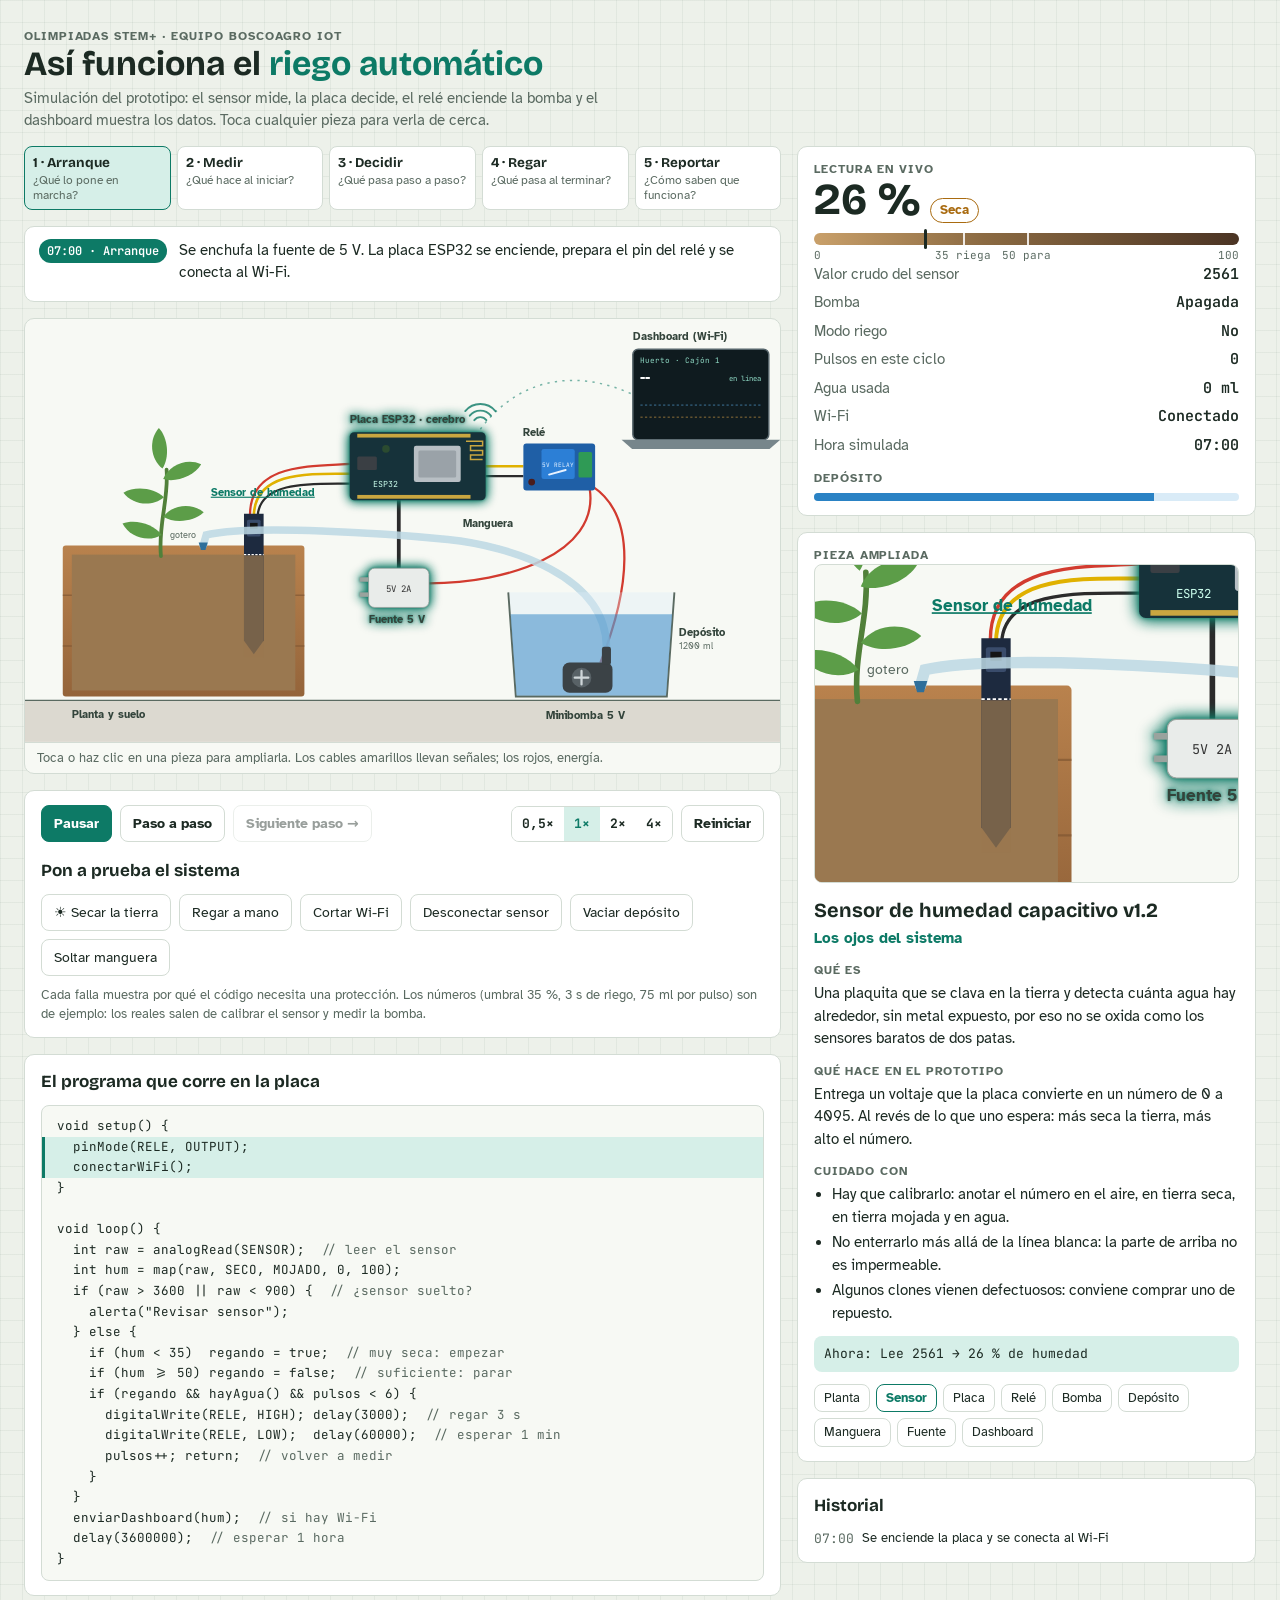
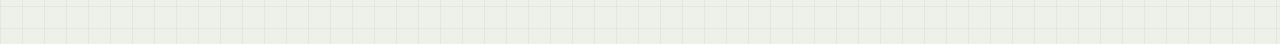
==== index.html @ 1690c2e3 "Initial Proyect" ====
<!doctype html>
<html lang="es">
<head>
  <meta charset="utf-8">
  <meta name="viewport" content="width=device-width, initial-scale=1, viewport-fit=cover">
  <title>Simulador BoscoAgro IoT</title>
  <meta name="description" content="Simulación animada e interactiva del prototipo de riego automático del equipo BoscoAgro IoT (Olimpiadas STEM+ Bolivia 2026).">
  <link rel="icon" href="data:image/svg+xml,%3Csvg xmlns='http://www.w3.org/2000/svg' viewBox='0 0 32 32'%3E%3Cpath d='M16 28V14' stroke='%233f9a4a' stroke-width='3'/%3E%3Cpath d='M16 16C8 16 5 10 5 5c7 0 11 4 11 11zM16 13c0-6 4-9 11-9 0 6-4 9-11 9z' fill='%233f9a4a'/%3E%3C/svg%3E">
  <link rel="preconnect" href="https://fonts.googleapis.com">
  <link rel="preconnect" href="https://fonts.gstatic.com" crossorigin>
  <link rel="stylesheet" href="https://fonts.googleapis.com/css2?family=Bricolage+Grotesque:opsz,wght@12..96,500;12..96,700&family=Atkinson+Hyperlegible:wght@400;700&family=JetBrains+Mono:wght@400;600&display=swap">
  <link rel="stylesheet" href="css/estilos.css">
</head>
<body>
<div class="wrap">
  <header>
    <div>
      <div class="eyebrow">Olimpiadas STEM+ · Equipo BoscoAgro IoT</div>
      <h1>Así funciona el <span>riego automático</span></h1>
      <p class="sub">Simulación del prototipo: el sensor mide, la placa decide, el relé enciende la bomba y el dashboard muestra los datos. Toca cualquier pieza para verla de cerca.</p>
    </div>
  </header>

  <div class="grid">
    <div class="col">
      <div class="steps" id="steps">
        <div class="step" data-s="1"><b>1 · Arranque</b><small>¿Qué lo pone en marcha?</small></div>
        <div class="step" data-s="2"><b>2 · Medir</b><small>¿Qué hace al iniciar?</small></div>
        <div class="step" data-s="3"><b>3 · Decidir</b><small>¿Qué pasa paso a paso?</small></div>
        <div class="step" data-s="4"><b>4 · Regar</b><small>¿Qué pasa al terminar?</small></div>
        <div class="step" data-s="5"><b>5 · Reportar</b><small>¿Cómo saben que funciona?</small></div>
      </div>

      <div class="narr" id="narr" aria-live="polite">
        <span class="chip" id="narrChip">07:00</span>
        <p id="narrText">Se enchufa la fuente de 5 V. La placa ESP32 se enciende, prepara el pin del relé y se conecta al Wi-Fi.</p>
      </div>

      <div class="scene-box">
        <svg id="scene" viewBox="0 0 1000 560" role="img" aria-label="Esquema animado del sistema de riego">
          <defs>
            <clipPath id="tankClip"><path d="M641 364 L651 499 L849 499 L859 364 Z"/></clipPath>
            <linearGradient id="wood" x1="0" x2="0" y1="0" y2="1"><stop offset="0" stop-color="#b9824d"/><stop offset="1" stop-color="#94643a"/></linearGradient>
          </defs>
          <g id="art">
            <!-- mesa -->
            <rect x="0" y="505" width="1000" height="55" fill="#8a7a66" opacity=".25"/>
            <line x1="0" y1="505" x2="1000" y2="505" stroke="var(--muted)" stroke-width="1.5"/>
            <ellipse id="puddle" cx="600" cy="507" rx="0" ry="5" fill="var(--water)" opacity=".45"/>

            <!-- cables (detrás) -->
            <path id="w-data" d="M303 262 C 303 200, 380 205, 430 205" fill="none" stroke="#e0b100" stroke-width="3.5"/>
            <path d="M298 262 C 296 190, 380 195, 430 192" fill="none" stroke="#d23b2f" stroke-width="3"/>
            <path d="M308 262 C 310 214, 380 218, 430 218" fill="none" stroke="var(--wire-gnd)" stroke-width="3"/>
            <path id="w-ctrl" d="M610 195 L 660 195" fill="none" stroke="#e0b100" stroke-width="3.5"/>
            <path d="M610 208 L 660 208" fill="none" stroke="var(--wire-gnd)" stroke-width="3"/>
            <path d="M495 330 L495 240" fill="none" stroke="var(--wire-gnd)" stroke-width="5"/>
            <path id="w-pow" d="M535 350 C 640 350, 760 310, 748 226" fill="none" stroke="#d23b2f" stroke-width="3"/>
            <path id="w-pump" d="M752 222 C 812 262, 800 360, 762 455" fill="none" stroke="#d23b2f" stroke-width="3"/>
            <path id="w-net" d="M603 146 C 660 70, 740 70, 805 100" fill="none" stroke="var(--accent)" stroke-width="2" stroke-dasharray="3 7" opacity=".55"/>

            <!-- PLANTA Y SUELO -->
            <g class="comp" id="c-planta" data-id="planta" tabindex="0" role="button" aria-label="Planta y suelo">
              <rect x="50" y="300" width="320" height="200" rx="4" fill="url(#wood)"/>
              <g stroke="#7a5230" stroke-width="2" opacity=".6"><line x1="50" y1="366" x2="370" y2="366"/><line x1="50" y1="433" x2="370" y2="433"/></g>
              <rect id="soil" x="62" y="312" width="296" height="180" fill="#8b6a42"/>
              <ellipse id="wet" cx="236" cy="320" rx="46" ry="9" fill="#2a1a10" opacity="0"/>
              <path id="stem" d="M180 314 C 176 272, 188 240, 182 196" fill="none" stroke="#3d7d3a" stroke-width="5" stroke-linecap="round"/>
              <g id="leaves"></g>
              <text class="label" x="62" y="528">Planta y suelo</text>
            </g>

            <!-- SENSOR -->
            <g class="comp" id="c-sensor" data-id="sensor" tabindex="0" role="button" aria-label="Sensor de humedad">
              <path d="M290 258 h26 v168 l-13 18 l-13 -18 Z" fill="#1d2a3f"/>
              <rect x="294" y="266" width="18" height="22" rx="2" fill="#3a4c6b"/>
              <rect x="298" y="270" width="10" height="8" fill="#151515"/>
              <line x1="290" y1="312" x2="316" y2="312" stroke="#fff" stroke-width="1.5" stroke-dasharray="3 2"/>
              <rect x="290" y="313" width="26" height="135" fill="#8b6a42" opacity=".72" id="sensorCover"/>
              <text class="label" x="246" y="234">Sensor de humedad</text>
            </g>

            <!-- PLACA ESP32 -->
            <g class="comp" id="c-placa" data-id="placa" tabindex="0" role="button" aria-label="Placa ESP32">
              <rect x="430" y="150" width="180" height="90" rx="6" fill="#16323a"/>
              <g fill="#c9a640">
                <rect x="440" y="152" width="150" height="5"/><rect x="440" y="233" width="150" height="5"/>
              </g>
              <rect x="515" y="168" width="62" height="48" rx="3" fill="#b8bfc4"/>
              <rect x="521" y="174" width="50" height="36" rx="2" fill="#9aa2a8"/>
              <path d="M584 162 h22 v6 h-16 v6 h16 v6 h-16 v6 h16" fill="none" stroke="#c9a640" stroke-width="2"/>
              <rect x="440" y="182" width="26" height="18" rx="2" fill="#3a3f44"/>
              <circle id="led-board" cx="478" cy="172" r="5" fill="#2b4b30"/>
              <text x="478" y="222" font-family="JetBrains Mono, monospace" font-size="11" fill="#cfe" text-anchor="middle">ESP32</text>
              <text class="label" x="430" y="138">Placa ESP32 · cerebro</text>
            </g>

            <!-- WIFI -->
            <g id="wifi" transform="translate(603 140)">
              <g id="wifi-waves" fill="none" stroke="var(--accent)" stroke-width="2.5" stroke-linecap="round">
                <path d="M-8 -6 A 10 10 0 0 1 8 -6"/><path d="M-14 -12 A 18 18 0 0 1 14 -12"/><path d="M-20 -18 A 26 26 0 0 1 20 -18"/>
              </g>
              <g id="wifi-x" stroke="var(--alert)" stroke-width="3.5" stroke-linecap="round" opacity="0"><line x1="-12" y1="-24" x2="12" y2="0"/><line x1="12" y1="-24" x2="-12" y2="0"/></g>
            </g>

            <!-- RELÉ -->
            <g class="comp" id="c-rele" data-id="rele" tabindex="0" role="button" aria-label="Módulo relé">
              <rect x="660" y="165" width="95" height="62" rx="4" fill="#1f5fa6"/>
              <rect x="684" y="172" width="44" height="40" rx="3" fill="#2c7fd6"/>
              <text x="706" y="196" font-family="JetBrains Mono, monospace" font-size="8" fill="#e8f2ff" text-anchor="middle">5V RELAY</text>
              <line id="rele-lever" x1="694" y1="206" x2="716" y2="200" stroke="#e8f2ff" stroke-width="2.5" stroke-linecap="round"/>
              <rect x="733" y="176" width="18" height="34" rx="2" fill="#2f9a55"/>
              <circle id="led-rele" cx="671" cy="216" r="4.5" fill="#4a1d1d"/>
              <text class="label" x="660" y="155">Relé</text>
            </g>

            <!-- FUENTE -->
            <g class="comp" id="c-fuente" data-id="fuente" tabindex="0" role="button" aria-label="Fuente de 5 voltios">
              <rect x="455" y="330" width="80" height="52" rx="8" fill="#e9ecea" stroke="#9aa39e"/>
              <rect x="443" y="342" width="12" height="6" fill="#9aa39e"/><rect x="443" y="362" width="12" height="6" fill="#9aa39e"/>
              <text x="495" y="361" font-family="JetBrains Mono, monospace" font-size="12" fill="#333" text-anchor="middle">5V 2A</text>
              <text class="label" x="455" y="402">Fuente 5 V</text>
            </g>

            <!-- MANGUERA Y GOTERO -->
            <g class="comp" id="c-manguera" data-id="manguera" tabindex="0" role="button" aria-label="Manguera y gotero">
              <path id="hose" d="M770 437 C 772 340, 640 300, 560 292 S 300 272, 240 286 L 236 300" fill="none" stroke="#bcd9e4" stroke-width="10" stroke-linecap="round" opacity=".85"/>
              <path id="hose-flow" d="M770 437 C 772 340, 640 300, 560 292 S 300 272, 240 286 L 236 300" fill="none" stroke="var(--water)" stroke-width="4" stroke-dasharray="10 14" stroke-linecap="round" opacity="0"/>
              <path d="M230 296 h12 l-3 10 h-6 Z" fill="#2f6f9a"/>
              <circle id="drop1" cx="236" cy="306" r="3.2" fill="var(--water)" opacity="0"/>
              <circle id="drop2" cx="236" cy="306" r="3.2" fill="var(--water)" opacity="0"/>
              <circle id="leak1" cx="600" cy="292" r="3.2" fill="var(--water)" opacity="0"/>
              <circle id="leak2" cx="600" cy="292" r="3.2" fill="var(--water)" opacity="0"/>
              <text class="label" x="580" y="275">Manguera</text>
              <text class="label-s" x="226" y="290" text-anchor="end" id="goteroLbl">gotero</text>
            </g>

            <!-- DEPÓSITO -->
            <g class="comp" id="c-deposito" data-id="deposito" tabindex="0" role="button" aria-label="Depósito de agua">
              <path d="M640 362 L650 500 L850 500 L860 362" fill="var(--water-soft)" fill-opacity=".35" stroke="var(--muted)" stroke-width="2.5"/>
              <g clip-path="url(#tankClip)">
                <rect id="water" x="636" y="400" width="230" height="110" fill="var(--water)" opacity=".5"/>
              </g>
              <text class="label" x="866" y="420">Depósito</text>
              <text class="label-s" x="866" y="437" id="tankLbl">1200 ml</text>
            </g>

            <!-- BOMBA -->
            <g class="comp" id="c-bomba" data-id="bomba" tabindex="0" role="button" aria-label="Minibomba sumergible">
              <rect x="712" y="455" width="66" height="40" rx="9" fill="#3b4246"/>
              <rect x="764" y="434" width="12" height="24" rx="3" fill="#3b4246"/>
              <g id="impeller" transform="translate(737 475)">
                <circle r="13" fill="#596267"/>
                <g stroke="#cfd6d9" stroke-width="3" stroke-linecap="round"><line x1="-9" y1="0" x2="9" y2="0"/><line x1="0" y1="-9" x2="0" y2="9"/></g>
              </g>
              <text class="label" x="690" y="530">Minibomba 5 V</text>
            </g>

            <!-- DASHBOARD -->
            <g class="comp" id="c-dashboard" data-id="dashboard" tabindex="0" role="button" aria-label="Dashboard">
              <rect x="805" y="40" width="180" height="120" rx="7" fill="#0f1b1f" stroke="#55646a" stroke-width="2"/>
              <path d="M790 160 L1000 160 L986 172 L804 172 Z" fill="#77868b"/>
              <text x="815" y="58" font-family="JetBrains Mono, monospace" font-size="10" fill="#8fd9c4">Huerto · Cajón 1</text>
              <text id="dash-val" x="815" y="84" font-family="Bricolage Grotesque, sans-serif" font-weight="700" font-size="20" fill="#ffffff">--</text>
              <text id="dash-status" x="975" y="82" font-family="JetBrains Mono, monospace" font-size="9.5" fill="#8fd9c4" text-anchor="end">en línea</text>
              <line x1="815" y1="130" x2="975" y2="130" stroke="#e2a64a" stroke-width="1" stroke-dasharray="3 3" opacity=".8"/>
              <line x1="815" y1="114" x2="975" y2="114" stroke="#5eaeea" stroke-width="1" stroke-dasharray="3 3" opacity=".8"/>
              <polyline id="dash-line" points="" fill="none" stroke="#5fd0b0" stroke-width="2"/>
              <circle id="dash-dot" r="3" fill="#5fd0b0" cx="-10" cy="-10"/>
              <text class="label" x="805" y="28">Dashboard (Wi-Fi)</text>
            </g>

            <!-- señal en movimiento -->
            <circle id="dot" r="6" fill="var(--accent)" stroke="var(--surface)" stroke-width="2" opacity="0"/>
          </g>
        </svg>
        <div class="hint">Toca o haz clic en una pieza para ampliarla. Los cables amarillos llevan señales; los rojos, energía.</div>
      </div>

      <div class="panel">
        <div class="controls">
          <button class="primary" id="btnPlay">Pausar</button>
          <button id="btnStep" class="toggle-on" aria-pressed="false" title="Se detiene en cada etapa">Paso a paso</button>
          <button id="btnNext" disabled>Siguiente paso →</button>
          <span class="sep"></span>
          <div class="seg" role="group" aria-label="Velocidad">
            <button data-sp="0.5">0,5×</button><button data-sp="1" class="on">1×</button><button data-sp="2">2×</button><button data-sp="4">4×</button>
          </div>
          <button id="btnReset">Reiniciar</button>
        </div>
        <h2 style="margin-top:16px">Pon a prueba el sistema</h2>
        <div class="tests">
          <button id="tDry">☀ Secar la tierra</button>
          <button id="tHand">Regar a mano</button>
          <button id="tWifi" aria-pressed="false">Cortar Wi-Fi</button>
          <button id="tSensor" aria-pressed="false">Desconectar sensor</button>
          <button id="tTank" aria-pressed="false">Vaciar depósito</button>
          <button id="tHose" aria-pressed="false">Soltar manguera</button>
        </div>
        <p class="note">Cada falla muestra por qué el código necesita una protección. Los números (umbral 35 %, 3 s de riego, 75 ml por pulso) son de ejemplo: los reales salen de calibrar el sensor y medir la bomba.</p>
      </div>

      <div class="panel">
        <h2>El programa que corre en la placa</h2>
        <pre class="code" id="code" aria-label="Código del programa"></pre>
      </div>
    </div>

    <div class="col">
      <div class="panel">
        <div class="eyebrow">Lectura en vivo</div>
        <div class="big"><span class="v" id="rHum">26 %</span><span class="pill" id="rState">Seca</span></div>
        <div class="meter" aria-hidden="true">
          <span class="mark" style="left:35%"></span><span class="mark" style="left:50%"></span>
          <span class="needle" id="needle" style="left:26%"></span>
          <span class="tick" style="left:0%;transform:none">0</span>
          <span class="tick" style="left:35%">35 riega</span>
          <span class="tick" style="left:50%">50 para</span>
          <span class="tick" style="left:100%;transform:translateX(-100%)">100</span>
        </div>
        <dl class="kv">
          <dt>Valor crudo del sensor</dt><dd id="rRaw">2558</dd>
          <dt>Bomba</dt><dd id="rPump">Apagada</dd>
          <dt>Modo riego</dt><dd id="rMode">No</dd>
          <dt>Pulsos en este ciclo</dt><dd id="rPulses">0</dd>
          <dt>Agua usada</dt><dd id="rUsed">0 ml</dd>
          <dt>Wi-Fi</dt><dd id="rWifi">Conectado</dd>
          <dt>Hora simulada</dt><dd id="rClock">07:00</dd>
        </dl>
        <div style="margin-top:10px"><span class="eyebrow">Depósito</span><div class="tank"><i id="rTank" style="width:80%"></i></div></div>
      </div>

      <div class="panel detail" id="detail">
        <div class="eyebrow">Pieza ampliada</div>
        <svg class="zoom" id="zoom" viewBox="0 0 400 300" aria-hidden="true"><use href="#art"/></svg>
        <h3 id="dName">Sensor de humedad capacitivo</h3>
        <p class="role" id="dRole"></p>
        <h4>Qué es</h4><p id="dWhat"></p>
        <h4>Qué hace en el prototipo</h4><p id="dDoes"></p>
        <h4>Cuidado con</h4><ul id="dCare"></ul>
        <div class="live" id="dLive"></div>
        <div class="pick" id="pick"></div>
      </div>

      <div class="panel">
        <h2>Historial</h2>
        <ul class="log" id="log"></ul>
      </div>
    </div>
  </div>
</div>

<script src="js/simulador.js"></script>
</body>
</html>
---- css/estilos.css ----
/* Layout: cuaderno de laboratorio cuadriculado; escena grande a la izquierda, lecturas y pieza ampliada a la derecha */
:root{
  --bg:#edf1ea; --grid:rgba(40,80,60,.06); --surface:#ffffff; --scene:#f7f9f4;
  --ink:#1c2a23; --muted:#5a6a61; --line:#d3dcd4;
  --accent:#0d7a66; --accent-soft:#d6efe8; --water:#2a82c4; --water-soft:#d9ebf7;
  --alert:#c2410c; --alert-soft:#fde6da; --ok:#2c8a45; --warn:#a96b10;
  --wire-gnd:#2b2b2b; --label:#33443b;
  --f-display:"Bricolage Grotesque", "Segoe UI", system-ui, sans-serif;
  --f-body:"Atkinson Hyperlegible", "Segoe UI", system-ui, sans-serif;
  --f-mono:"JetBrains Mono", ui-monospace, Consolas, monospace;
}
@media (prefers-color-scheme: dark){ :root:not([data-theme="light"]){
  --bg:#0f1719; --grid:rgba(120,200,170,.05); --surface:#162125; --scene:#1a262a;
  --ink:#e2ebe5; --muted:#93a59b; --line:#2b3b3e;
  --accent:#3cc2a5; --accent-soft:#18392f; --water:#5eaeea; --water-soft:#173246;
  --alert:#f27b45; --alert-soft:#3d2218; --ok:#5cc47a; --warn:#e2a64a;
  --wire-gnd:#9aa6a0; --label:#c8d6ce; color-scheme:dark;
}}
:root[data-theme="dark"]{
  --bg:#0f1719; --grid:rgba(120,200,170,.05); --surface:#162125; --scene:#1a262a;
  --ink:#e2ebe5; --muted:#93a59b; --line:#2b3b3e;
  --accent:#3cc2a5; --accent-soft:#18392f; --water:#5eaeea; --water-soft:#173246;
  --alert:#f27b45; --alert-soft:#3d2218; --ok:#5cc47a; --warn:#e2a64a;
  --wire-gnd:#9aa6a0; --label:#c8d6ce; color-scheme:dark;
}
*{box-sizing:border-box}
body{
  background:var(--bg); color:var(--ink); font-family:var(--f-body); font-size:15px; line-height:1.5;
  background-image:linear-gradient(var(--grid) 1px,transparent 1px),linear-gradient(90deg,var(--grid) 1px,transparent 1px);
  background-size:22px 22px;
}
.wrap{max-width:1280px;margin:0 auto;padding-inline:16px;padding-block:20px 40px}
header{display:flex;flex-wrap:wrap;align-items:flex-end;justify-content:space-between;gap:8px 24px;margin-bottom:14px}
h1{font-family:var(--f-display);font-weight:700;font-size:clamp(24px,3.4vw,34px);line-height:1.1;margin:0;text-wrap:balance}
h1 span{color:var(--accent)}
.sub{color:var(--muted);margin:4px 0 0;max-width:62ch}
h2{font-family:var(--f-display);font-weight:700;font-size:17px;margin:0 0 10px}
.eyebrow{font-size:11.5px;letter-spacing:.08em;text-transform:uppercase;color:var(--muted);font-weight:700}

.grid{display:grid;grid-template-columns:minmax(0,1.65fr) minmax(0,1fr);gap:16px;align-items:start}
@media (max-width:960px){.grid{grid-template-columns:minmax(0,1fr)}}
.col{display:flex;flex-direction:column;gap:16px;min-width:0}
.panel{background:var(--surface);border:1px solid var(--line);border-radius:10px;padding:14px 16px;min-width:0}

/* Etapas HC6 */
.steps{display:grid;grid-template-columns:repeat(5,minmax(0,1fr));gap:6px}
.step{border:1px solid var(--line);border-radius:8px;padding:6px 8px;background:var(--surface);min-width:0;transition:background .25s,border-color .25s}
.step b{display:block;font-family:var(--f-display);font-size:13.5px}
.step small{display:block;color:var(--muted);font-size:11.5px;line-height:1.3}
.step.on{border-color:var(--accent);background:var(--accent-soft)}
.step.bad{border-color:var(--alert);background:var(--alert-soft)}
@media (max-width:620px){.step small{display:none}.steps{grid-template-columns:repeat(3,minmax(0,1fr))}.narr{flex-direction:column;gap:6px}}

.narr{display:flex;gap:12px;align-items:flex-start;padding:12px 14px;border-radius:10px;background:var(--surface);border:1px solid var(--line);min-height:76px}
.narr.alert{border-color:var(--alert);background:var(--alert-soft)}
.chip{flex:none;font-family:var(--f-mono);font-size:12px;font-weight:600;padding:3px 8px;border-radius:999px;background:var(--accent);color:var(--surface);white-space:nowrap}
.narr.alert .chip{background:var(--alert)}
#narrText{margin:0;min-width:0}

.scene-box{background:var(--scene);border:1px solid var(--line);border-radius:10px;overflow:hidden}
#scene{display:block;width:100%;height:auto}
.label{font-family:var(--f-body);font-size:15px;font-weight:700;fill:var(--label)}
.label-s{font-family:var(--f-body);font-size:12px;fill:var(--muted)}
.comp{cursor:pointer;outline:none}
.comp:hover,.comp:focus-visible{filter:drop-shadow(0 0 5px var(--accent))}
.comp.hot{filter:drop-shadow(0 0 7px var(--accent)) drop-shadow(0 0 2px var(--accent))}
.comp.bad{filter:drop-shadow(0 0 8px var(--alert)) drop-shadow(0 0 2px var(--alert))}
.comp.sel .label{fill:var(--accent);text-decoration:underline}
.hint{font-size:12.5px;color:var(--muted);padding:6px 12px;border-top:1px solid var(--line)}

/* Controles */
.controls{display:flex;flex-wrap:wrap;gap:8px;align-items:center}
button{font:inherit;font-weight:700;font-size:14px;border-radius:8px;border:1px solid var(--line);background:var(--surface);color:var(--ink);padding:7px 12px;cursor:pointer}
button:hover{border-color:var(--accent)}
button:focus-visible{outline:2px solid var(--accent);outline-offset:2px}
button.primary{background:var(--accent);border-color:var(--accent);color:var(--surface)}
button[aria-pressed="true"]{background:var(--alert-soft);border-color:var(--alert);color:var(--alert)}
button.toggle-on[aria-pressed="true"]{background:var(--accent-soft);border-color:var(--accent);color:var(--accent)}
button:disabled{opacity:.45;cursor:not-allowed}
.seg{display:inline-flex;border:1px solid var(--line);border-radius:8px;overflow:hidden}
.seg button{border:0;border-radius:0;padding:7px 10px;font-family:var(--f-mono);font-size:13px}
.seg button.on{background:var(--accent-soft);color:var(--accent)}
.sep{flex:1 1 auto}
.tests{display:flex;flex-wrap:wrap;gap:8px}
.tests button{font-weight:400}
.note{font-size:12.5px;color:var(--muted);margin:10px 0 0}

/* Lecturas */
.big{display:flex;align-items:baseline;gap:10px;flex-wrap:wrap}
.big .v{font-family:var(--f-display);font-weight:700;font-size:44px;line-height:1;font-variant-numeric:tabular-nums}
.pill{font-size:12.5px;font-weight:700;padding:2px 9px;border-radius:999px;border:1px solid currentColor}
.meter{position:relative;height:12px;border-radius:6px;background:linear-gradient(90deg,#c9a06a,#8b6a42 40%,#4b3424);margin:10px 0 18px}
.meter .needle{position:absolute;top:-4px;width:3px;height:20px;background:var(--ink);border-radius:2px;transform:translateX(-1px);transition:left .2s}
.meter .tick{position:absolute;top:14px;font-size:11px;color:var(--muted);transform:translateX(-50%);font-family:var(--f-mono)}
.meter .mark{position:absolute;top:0;bottom:0;width:2px;background:var(--surface);opacity:.85}
dl.kv{display:grid;grid-template-columns:auto minmax(0,1fr);gap:6px 14px;margin:0}
dl.kv dt{color:var(--muted)}
dl.kv dd{margin:0;text-align:right;font-family:var(--f-mono);font-variant-numeric:tabular-nums;font-weight:600}
.tank{height:8px;border-radius:4px;background:var(--water-soft);overflow:hidden;margin-top:4px}
.tank i{display:block;height:100%;background:var(--water);transition:width .2s}

/* Detalle de pieza */
.zoom{width:100%;aspect-ratio:4/3;max-width:100%;background:var(--scene);border:1px solid var(--line);border-radius:8px;display:block}
.detail h3{font-family:var(--f-display);font-size:20px;margin:12px 0 2px;text-wrap:balance}
.detail .role{color:var(--accent);font-weight:700;margin:0 0 8px}
.detail h4{font-size:12px;letter-spacing:.07em;text-transform:uppercase;color:var(--muted);margin:12px 0 3px}
.detail p{margin:0}
.detail ul{margin:0;padding-left:18px}
.detail li{margin:3px 0}
.live{margin-top:12px;padding:8px 10px;border-radius:8px;background:var(--accent-soft);font-family:var(--f-mono);font-size:13px}
.pick{display:flex;flex-wrap:wrap;gap:6px;margin-top:12px}
.pick button{font-size:12.5px;font-weight:400;padding:4px 9px}
.pick button.on{border-color:var(--accent);color:var(--accent);font-weight:700}

/* Código */
pre.code{margin:0;font-family:var(--f-mono);font-size:12.5px;line-height:1.65;overflow-x:auto;background:var(--scene);border:1px solid var(--line);border-radius:8px;padding:10px 0}
pre.code span{display:block;padding:0 12px;white-space:pre;border-left:3px solid transparent}
pre.code span.on{background:var(--accent-soft);border-left-color:var(--accent)}
pre.code span.badl{background:var(--alert-soft);border-left-color:var(--alert)}
pre.code em{font-style:normal;color:var(--muted)}

.log{list-style:none;margin:0;padding:0;font-size:13px;display:flex;flex-direction:column;gap:4px;max-height:180px;overflow:auto}
.log li{display:flex;gap:8px}
.log time{font-family:var(--f-mono);color:var(--muted);flex:none}
.log li.a{color:var(--alert)}

@media (prefers-reduced-motion: reduce){ .meter .needle,.tank i{transition:none} }
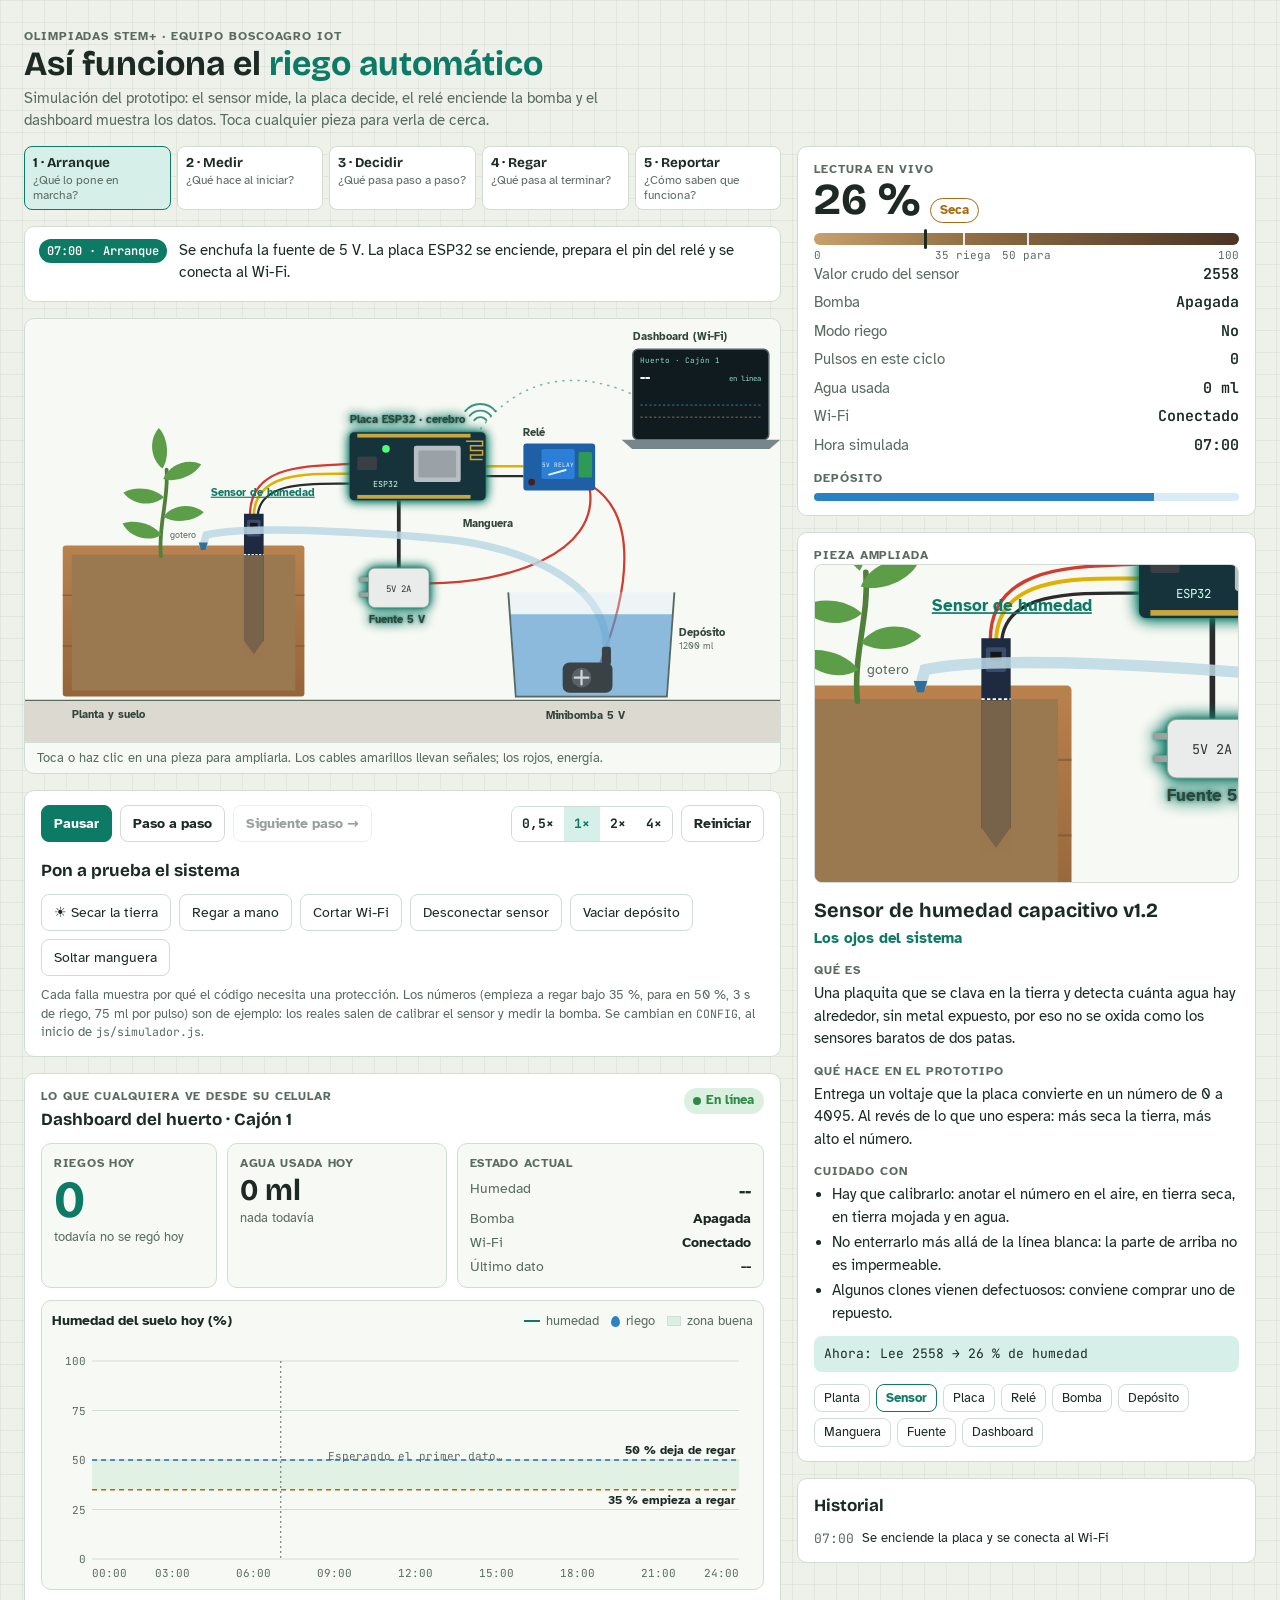
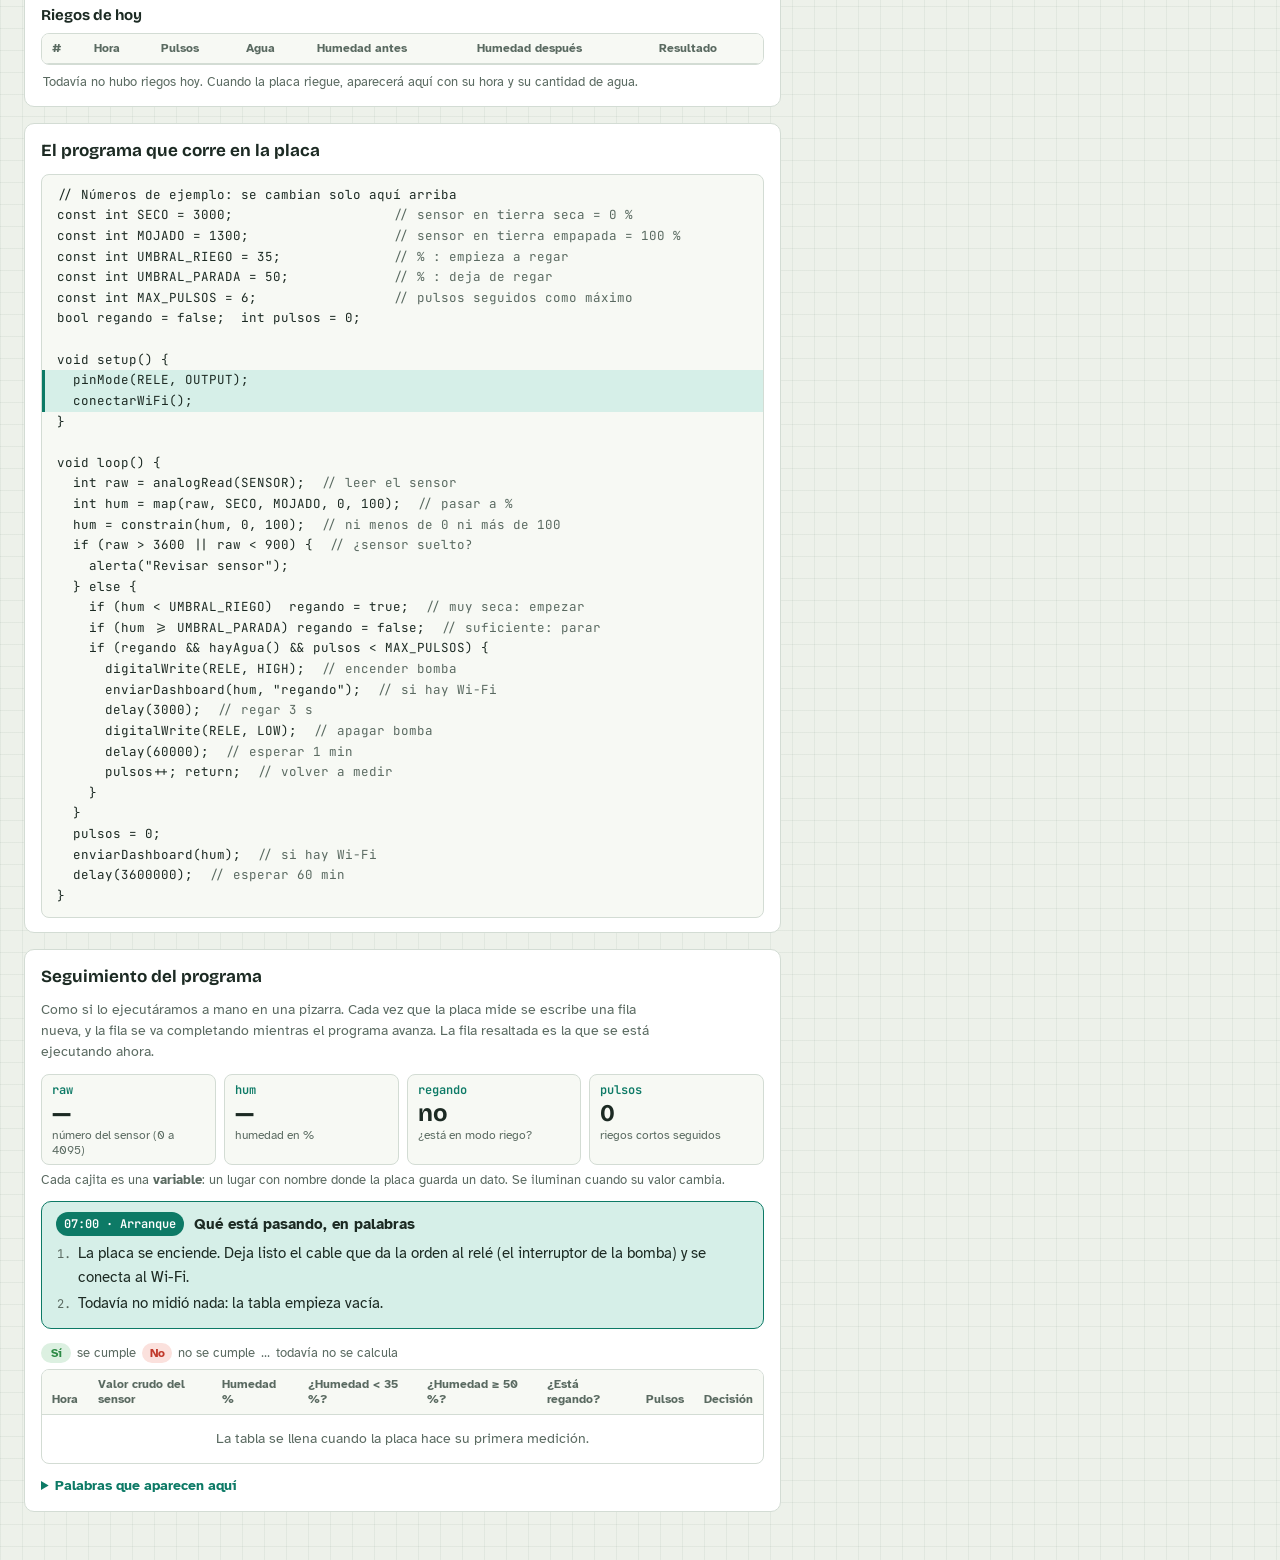
==== commit c466fd29: "feat:prototype improvement" ====
--- a/index.html
+++ b/index.html
@@ -197,13 +197,117 @@
           <button id="tTank" aria-pressed="false">Vaciar depósito</button>
           <button id="tHose" aria-pressed="false">Soltar manguera</button>
         </div>
-        <p class="note">Cada falla muestra por qué el código necesita una protección. Los números (umbral 35 %, 3 s de riego, 75 ml por pulso) son de ejemplo: los reales salen de calibrar el sensor y medir la bomba.</p>
-      </div>
+        <p class="note">Cada falla muestra por qué el código necesita una protección. Los números (empieza a regar bajo <span data-cfg="UMBRAL_RIEGO">35</span> %, para en <span data-cfg="UMBRAL_PARADA">50</span> %, <span data-cfg="SEG_PULSO">3</span> s de riego, <span data-cfg="ML_PULSO">75</span> ml por pulso) son de ejemplo: los reales salen de calibrar el sensor y medir la bomba. Se cambian en <code>CONFIG</code>, al inicio de <code>js/simulador.js</code>.</p>
+      </div>
+
+      <!-- DASHBOARD GRANDE -->
+      <section class="panel dash" id="dash" aria-labelledby="dashTitle">
+        <div class="dash-head">
+          <div>
+            <div class="eyebrow">Lo que cualquiera ve desde su celular</div>
+            <h2 id="dashTitle">Dashboard del huerto · Cajón 1</h2>
+          </div>
+          <span class="conn on" id="dConn" role="status">En línea</span>
+        </div>
+        <p class="banner off" id="dOffline" hidden></p>
+        <p class="banner alert" id="dAlert" hidden></p>
+
+        <div class="kpis">
+          <div class="kpi">
+            <span class="k-lbl">Riegos hoy</span>
+            <span class="k-val k-huge" id="kRiegos">0</span>
+            <span class="k-sub" id="kRiegosSub">todavía no se regó hoy</span>
+          </div>
+          <div class="kpi">
+            <span class="k-lbl">Agua usada hoy</span>
+            <span class="k-val" id="kAgua">0 ml</span>
+            <span class="k-sub" id="kAguaSub">nada todavía</span>
+          </div>
+          <div class="kpi kpi-status" id="dStatus">
+            <span class="k-lbl">Estado actual</span>
+            <dl class="status">
+              <dt>Humedad</dt><dd><b id="sHum">--</b> <small id="sHumW"></small></dd>
+              <dt>Bomba</dt><dd id="sPump">Apagada</dd>
+              <dt>Wi-Fi</dt><dd id="sWifi">Conectado</dd>
+              <dt>Último dato</dt><dd id="sLast">--</dd>
+            </dl>
+          </div>
+        </div>
+
+        <div class="chart-box">
+          <div class="chart-head">
+            <b>Humedad del suelo hoy (%)</b>
+            <span class="chart-key"><i class="key-line"></i>humedad <i class="key-drop"></i>riego <i class="key-band"></i>zona buena</span>
+          </div>
+          <div class="chart-area">
+            <svg id="chart" role="img" aria-label="Gráfico de la humedad del suelo durante el día, con los riegos marcados"></svg>
+            <div class="tip" id="chartTip" hidden></div>
+          </div>
+        </div>
+
+        <h3 class="sub-h">Riegos de hoy</h3>
+        <div class="tbl-wrap">
+          <table class="tbl">
+            <thead><tr><th>#</th><th>Hora</th><th>Pulsos</th><th>Agua</th><th>Humedad antes</th><th>Humedad después</th><th>Resultado</th></tr></thead>
+            <tbody id="riegoBody"></tbody>
+            <tfoot id="riegoFoot"></tfoot>
+          </table>
+        </div>
+        <p class="empty" id="riegoEmpty">Todavía no hubo riegos hoy. Cuando la placa riegue, aparecerá aquí con su hora y su cantidad de agua.</p>
+      </section>
 
       <div class="panel">
         <h2>El programa que corre en la placa</h2>
         <pre class="code" id="code" aria-label="Código del programa"></pre>
       </div>
+
+      <!-- SEGUIMIENTO DEL PROGRAMA -->
+      <section class="panel trace-panel" id="trace" aria-labelledby="traceTitle">
+        <h2 id="traceTitle">Seguimiento del programa</h2>
+        <p class="lead">Como si lo ejecutáramos a mano en una pizarra. Cada vez que la placa mide se escribe una fila nueva, y la fila se va completando mientras el programa avanza. La fila resaltada es la que se está ejecutando ahora.</p>
+
+        <div class="vars" aria-label="Cajitas de la memoria">
+          <div class="var-box" id="v-raw"><span class="vn">raw</span><span class="vv">—</span><span class="vd">número del sensor (0 a 4095)</span></div>
+          <div class="var-box" id="v-hum"><span class="vn">hum</span><span class="vv">—</span><span class="vd">humedad en %</span></div>
+          <div class="var-box" id="v-regando"><span class="vn">regando</span><span class="vv">no</span><span class="vd">¿está en modo riego?</span></div>
+          <div class="var-box" id="v-pulsos"><span class="vn">pulsos</span><span class="vv">0</span><span class="vd">riegos cortos seguidos</span></div>
+        </div>
+        <p class="vars-note">Cada cajita es una <b>variable</b>: un lugar con nombre donde la placa guarda un dato. Se iluminan cuando su valor cambia.</p>
+
+        <div class="explain" id="explain" aria-live="polite">
+          <div class="ex-top"><span class="chip" id="exHead">07:00 · Arranque</span><b>Qué está pasando, en palabras</b></div>
+          <ol id="exList"></ol>
+        </div>
+
+        <div class="trace-bar">
+          <span class="legend"><span class="yn si">Sí</span> se cumple <span class="yn no">No</span> no se cumple <span class="dash-mute">…</span> todavía no se calcula</span>
+          <span class="dash-mute" id="traceCount"></span>
+        </div>
+        <div class="tbl-wrap trace-wrap" id="traceWrap">
+          <table class="tbl trace">
+            <thead><tr>
+              <th>Hora</th><th>Valor crudo del sensor</th><th>Humedad %</th>
+              <th>¿Humedad &lt; <span data-cfg="UMBRAL_RIEGO">35</span> %?</th>
+              <th>¿Humedad ≥ <span data-cfg="UMBRAL_PARADA">50</span> %?</th>
+              <th>¿Está regando?</th><th>Pulsos</th><th>Decisión</th>
+            </tr></thead>
+            <tbody id="traceBody"></tbody>
+          </table>
+        </div>
+
+        <details class="glossary">
+          <summary>Palabras que aparecen aquí</summary>
+          <dl>
+            <dt>Valor crudo</dt><dd>El número tal como sale del sensor, de 0 a 4095. Más alto = tierra más seca.</dd>
+            <dt>Humedad %</dt><dd>El valor crudo convertido a algo fácil de entender: 0 % es tierra seca, 100 % es tierra empapada. La placa descarta los decimales (37,9 queda en 37).</dd>
+            <dt>Equivalencias</dt><dd id="equiv"></dd>
+            <dt>Límite (umbral)</dt><dd>Un número fijo con el que se compara. Aquí hay dos: <span data-cfg="UMBRAL_RIEGO">35</span> % para empezar a regar y <span data-cfg="UMBRAL_PARADA">50</span> % para dejar de regar.</dd>
+            <dt>Modo riego</dt><dd>Se activa cuando la tierra está seca y se apaga cuando ya tiene suficiente agua. Entre los dos límites se queda como estaba: si venía regando sigue regando, y si no venía regando no riega.</dd>
+            <dt>Pulso</dt><dd>Un riego corto: la bomba se enciende <span data-cfg="SEG_PULSO">3</span> segundos (unos <span data-cfg="ML_PULSO">75</span> ml) y después espera antes de volver a medir.</dd>
+            <dt>Relé</dt><dd>Un interruptor que la placa puede accionar. La placa no da suficiente corriente para la bomba; el relé la deja pasar desde la fuente.</dd>
+          </dl>
+        </details>
+      </section>
     </div>
 
     <div class="col">
@@ -211,11 +315,11 @@
         <div class="eyebrow">Lectura en vivo</div>
         <div class="big"><span class="v" id="rHum">26 %</span><span class="pill" id="rState">Seca</span></div>
         <div class="meter" aria-hidden="true">
-          <span class="mark" style="left:35%"></span><span class="mark" style="left:50%"></span>
+          <span class="mark" style="left:35%" data-cfg-left="UMBRAL_RIEGO"></span><span class="mark" style="left:50%" data-cfg-left="UMBRAL_PARADA"></span>
           <span class="needle" id="needle" style="left:26%"></span>
           <span class="tick" style="left:0%;transform:none">0</span>
-          <span class="tick" style="left:35%">35 riega</span>
-          <span class="tick" style="left:50%">50 para</span>
+          <span class="tick" style="left:35%" data-cfg-left="UMBRAL_RIEGO"><span data-cfg="UMBRAL_RIEGO">35</span> riega</span>
+          <span class="tick" style="left:50%" data-cfg-left="UMBRAL_PARADA"><span data-cfg="UMBRAL_PARADA">50</span> para</span>
           <span class="tick" style="left:100%;transform:translateX(-100%)">100</span>
         </div>
         <dl class="kv">
--- a/css/estilos.css
+++ b/css/estilos.css
@@ -5,6 +5,7 @@
   --accent:#0d7a66; --accent-soft:#d6efe8; --water:#2a82c4; --water-soft:#d9ebf7;
   --alert:#c2410c; --alert-soft:#fde6da; --ok:#2c8a45; --warn:#a96b10;
   --wire-gnd:#2b2b2b; --label:#33443b;
+  --ok-soft:#dcf0e1; --no:#c0392b; --no-soft:#fbe1dd; --limit-u:#b26a00; --limit-p:#1f6fb2;
   --f-display:"Bricolage Grotesque", "Segoe UI", system-ui, sans-serif;
   --f-body:"Atkinson Hyperlegible", "Segoe UI", system-ui, sans-serif;
   --f-mono:"JetBrains Mono", ui-monospace, Consolas, monospace;
@@ -15,6 +16,7 @@
   --accent:#3cc2a5; --accent-soft:#18392f; --water:#5eaeea; --water-soft:#173246;
   --alert:#f27b45; --alert-soft:#3d2218; --ok:#5cc47a; --warn:#e2a64a;
   --wire-gnd:#9aa6a0; --label:#c8d6ce; color-scheme:dark;
+  --ok-soft:#173a24; --no:#f0806f; --no-soft:#3f1d1a; --limit-u:#e2a64a; --limit-p:#6fb6f0;
 }}
 :root[data-theme="dark"]{
   --bg:#0f1719; --grid:rgba(120,200,170,.05); --surface:#162125; --scene:#1a262a;
@@ -22,6 +24,7 @@
   --accent:#3cc2a5; --accent-soft:#18392f; --water:#5eaeea; --water-soft:#173246;
   --alert:#f27b45; --alert-soft:#3d2218; --ok:#5cc47a; --warn:#e2a64a;
   --wire-gnd:#9aa6a0; --label:#c8d6ce; color-scheme:dark;
+  --ok-soft:#173a24; --no:#f0806f; --no-soft:#3f1d1a; --limit-u:#e2a64a; --limit-p:#6fb6f0;
 }
 *{box-sizing:border-box}
 body{
@@ -125,3 +128,142 @@
 .log li.a{color:var(--alert)}
 
 @media (prefers-reduced-motion: reduce){ .meter .needle,.tank i{transition:none} }
+
+/* ---------- Dashboard grande ---------- */
+.dash-head{display:flex;flex-wrap:wrap;justify-content:space-between;align-items:flex-start;gap:8px 16px;margin-bottom:10px}
+.dash-head h2{margin:2px 0 0}
+.conn{font-size:13px;font-weight:700;padding:3px 10px 3px 22px;border-radius:999px;position:relative;white-space:nowrap}
+.conn::before{content:"";position:absolute;left:9px;top:50%;width:8px;height:8px;margin-top:-4px;border-radius:50%;background:currentColor}
+.conn.on{color:var(--ok);background:var(--ok-soft)}
+.conn.off{color:var(--alert);background:var(--alert-soft)}
+.banner{margin:0 0 10px;padding:8px 12px;border-radius:8px;font-size:13.5px;border:1px solid}
+.banner.off{border-color:var(--alert);background:var(--alert-soft)}
+.banner.alert{border-color:var(--warn);background:var(--alert-soft)}
+.banner[hidden]{display:none}
+.kpis{display:grid;grid-template-columns:minmax(0,.8fr) minmax(0,1fr) minmax(0,1.4fr);gap:10px}
+@media (max-width:640px){.kpis{grid-template-columns:minmax(0,1fr) minmax(0,1fr)}.kpi-status{grid-column:1/-1}}
+.kpi{border:1px solid var(--line);border-radius:10px;padding:10px 12px;background:var(--scene);display:flex;flex-direction:column;gap:2px;min-width:0}
+.k-lbl{font-size:12px;letter-spacing:.06em;text-transform:uppercase;color:var(--muted);font-weight:700}
+.k-val{font-family:var(--f-display);font-weight:700;font-size:30px;line-height:1.1;font-variant-numeric:tabular-nums}
+.k-huge{font-size:52px;line-height:1;color:var(--accent)}
+.k-sub{font-size:12.5px;color:var(--muted)}
+dl.status{display:grid;grid-template-columns:auto minmax(0,1fr);gap:3px 12px;margin:4px 0 0;font-size:14px}
+dl.status dt{color:var(--muted)}
+dl.status dd{margin:0;text-align:right;font-weight:700;font-variant-numeric:tabular-nums}
+dl.status dd b{font-family:var(--f-display);font-size:18px}
+dl.status dd small{color:var(--muted);font-weight:400}
+.st-on{color:var(--water)}
+.st-off{color:var(--alert)}
+.kpi-status.stale dd:not(#sWifi){opacity:.55}
+
+.chart-box{margin-top:12px;border:1px solid var(--line);border-radius:10px;padding:10px 10px 4px;background:var(--scene)}
+.chart-head{display:flex;flex-wrap:wrap;justify-content:space-between;gap:4px 12px;font-size:13.5px;margin-bottom:4px}
+.chart-key{color:var(--muted);font-size:12.5px;display:inline-flex;flex-wrap:wrap;align-items:center;gap:4px 6px}
+.chart-key i{display:inline-block;vertical-align:middle}
+.key-line{width:16px;height:2px;background:var(--accent)}
+.key-drop{width:9px;height:11px;background:var(--water);border-radius:50% 50% 50% 50%/60% 60% 40% 40%;margin-left:6px}
+.key-band{width:14px;height:10px;background:var(--ok-soft);border:1px solid var(--line);margin-left:6px}
+.chart-area{position:relative}
+#chart{display:block;width:100%;height:250px;touch-action:pan-y}
+#chart .c-band{fill:var(--ok-soft);opacity:.8}
+#chart .c-grid{stroke:var(--line);stroke-width:1}
+#chart .c-ax{font-family:var(--f-mono);font-size:11px;fill:var(--muted)}
+#chart .c-lim{stroke-width:1.5;stroke-dasharray:5 4}
+#chart .c-lim-u{stroke:var(--limit-u)}
+#chart .c-lim-p{stroke:var(--limit-p)}
+#chart .c-limt{font-family:var(--f-body);font-size:12px;font-weight:700;fill:var(--ink);paint-order:stroke;stroke:var(--scene);stroke-width:4px;stroke-linejoin:round}
+#chart .c-line{fill:none;stroke:var(--accent);stroke-width:2;stroke-linejoin:round;stroke-linecap:round}
+#chart .c-last{fill:var(--accent);stroke:var(--scene);stroke-width:2}
+#chart .c-riego{stroke:var(--water);stroke-width:1.5;opacity:.55}
+#chart .c-drop{fill:var(--water)}
+#chart .c-now{stroke:var(--muted);stroke-width:1;stroke-dasharray:2 3}
+#chart .c-off{fill:var(--alert-soft);opacity:.8}
+#chart .c-offt{font-size:12px;font-weight:700;fill:var(--alert)}
+#chart .c-cross{stroke:var(--muted);stroke-width:1}
+#chart .c-hdot{fill:var(--accent);stroke:var(--scene);stroke-width:2}
+.tip{position:absolute;pointer-events:none;background:var(--surface);border:1px solid var(--line);border-radius:6px;padding:4px 8px;font-size:12.5px;box-shadow:0 2px 8px rgba(0,0,0,.12);white-space:nowrap}
+.tip[hidden]{display:none}
+
+.sub-h{font-family:var(--f-display);font-size:15px;margin:14px 0 6px}
+.tbl-wrap{overflow-x:auto;border:1px solid var(--line);border-radius:8px}
+.tbl{width:100%;border-collapse:collapse;font-size:13.5px}
+.tbl th{text-align:left;font-size:12px;color:var(--muted);font-weight:700;padding:7px 10px;background:var(--scene);border-bottom:1px solid var(--line);vertical-align:bottom;line-height:1.25}
+.tbl td{padding:6px 10px;border-bottom:1px solid var(--line);vertical-align:middle}
+.tbl tbody tr:last-child td{border-bottom:0}
+.tbl tfoot td{border-top:2px solid var(--line);border-bottom:0;font-weight:700}
+.tbl .mono{font-family:var(--f-mono);font-variant-numeric:tabular-nums;white-space:nowrap}
+.tbl tr.now td{background:var(--accent-soft)}
+.tbl tr.now td:first-child{box-shadow:inset 3px 0 0 var(--accent)}
+.tag{display:inline-block;font-size:12px;font-weight:700;padding:1px 8px;border-radius:999px;white-space:nowrap}
+.tag.ok{background:var(--ok-soft);color:var(--ok)}
+.tag.bad{background:var(--alert-soft);color:var(--alert)}
+.tag.run{background:var(--water-soft);color:var(--water)}
+.empty{font-size:13px;color:var(--muted);margin:8px 2px 0}
+.empty[hidden]{display:none}
+
+/* ---------- Seguimiento del programa ---------- */
+.lead{margin:0 0 12px;color:var(--muted);font-size:14px;max-width:70ch}
+.vars{display:grid;grid-template-columns:repeat(4,minmax(0,1fr));gap:8px}
+@media (max-width:620px){.vars{grid-template-columns:repeat(2,minmax(0,1fr))}}
+.var-box{border:1.5px solid var(--line);border-radius:8px;padding:6px 10px;background:var(--scene);display:flex;flex-direction:column;min-width:0}
+.var-box .vn{font-family:var(--f-mono);font-size:12px;color:var(--accent);font-weight:600}
+.var-box .vv{font-family:var(--f-display);font-weight:700;font-size:24px;line-height:1.2;font-variant-numeric:tabular-nums}
+.var-box .vd{font-size:11.5px;color:var(--muted);line-height:1.3}
+.var-box.chg{animation:chg 1.2s ease-out}
+@keyframes chg{0%{border-color:var(--accent);background:var(--accent-soft)}100%{border-color:var(--line);background:var(--scene)}}
+.vars-note{font-size:12.5px;color:var(--muted);margin:6px 0 12px}
+.explain{border:1.5px solid var(--accent);border-radius:10px;padding:10px 14px;background:var(--accent-soft)}
+.explain.alert{border-color:var(--alert);background:var(--alert-soft)}
+.explain.alert .chip{background:var(--alert)}
+.ex-top{display:flex;flex-wrap:wrap;align-items:center;gap:6px 10px;margin-bottom:6px}
+.explain ol{margin:0;padding-left:22px;font-size:15px;line-height:1.55}
+.explain li{margin:3px 0}
+.explain li::marker{color:var(--muted);font-family:var(--f-mono);font-size:12px}
+i.var{font-style:normal;font-family:var(--f-mono);font-size:.9em;padding:0 4px;border-radius:4px;border:1px solid var(--line);background:var(--surface)}
+.yn{display:inline-block;min-width:30px;text-align:center;font-size:12px;font-weight:700;padding:1px 7px;border-radius:999px;line-height:1.5}
+.yn.si{background:var(--ok-soft);color:var(--ok)}
+.yn.no{background:var(--no-soft);color:var(--no)}
+.dash-mute{color:var(--muted)}
+.warn-t{color:var(--alert)}
+.trace-bar{display:flex;flex-wrap:wrap;justify-content:space-between;align-items:center;gap:6px 12px;margin:14px 0 6px;font-size:12.5px}
+.legend{display:inline-flex;flex-wrap:wrap;align-items:center;gap:4px 6px;color:var(--muted)}
+.trace-wrap{max-height:340px;overflow:auto}
+.trace thead th{position:sticky;top:0;z-index:1}
+.trace td.dec b{display:block;font-weight:700}
+.trace td.dec small{display:block;color:var(--muted);font-size:11.5px}
+.trace tr.t-riega td.dec b{color:var(--water)}
+.trace tr.t-para td.dec b{color:var(--ok)}
+.trace tr.t-alerta td.dec b{color:var(--alert)}
+.trace .empty-row{color:var(--muted);text-align:center;padding:14px}
+.glossary{margin-top:12px;font-size:13.5px}
+.glossary summary{cursor:pointer;font-weight:700;color:var(--accent)}
+.glossary dl{display:grid;grid-template-columns:auto minmax(0,1fr);gap:4px 14px;margin:8px 0 0}
+.glossary dt{font-weight:700}
+.glossary dd{margin:0;color:var(--muted)}
+@media (max-width:520px){.glossary dl{grid-template-columns:minmax(0,1fr)}.glossary dd{margin-bottom:6px}}
+.trace td.dec{min-width:160px}
+.note code{font-family:var(--f-mono);font-size:.92em}
+
+/* Celular: cada fila de tabla se vuelve una tarjeta con etiquetas */
+@media (max-width:620px){
+  .tbl thead{display:none}
+  .tbl,.tbl tbody,.tbl tfoot,.tbl tr{display:block;width:100%}
+  .tbl tr{border-bottom:1px solid var(--line);padding:6px 0}
+  .tbl tbody tr:last-child{border-bottom:0}
+  .tbl td{display:flex;justify-content:space-between;align-items:center;gap:12px;border:0;padding:3px 12px;text-align:right}
+  .tbl td::before{content:attr(data-l);color:var(--muted);font-family:var(--f-body);font-size:12.5px;font-weight:700;text-align:left}
+  .tbl tr.now td:first-child{box-shadow:none}
+  .tbl tr.now{border-left:3px solid var(--accent);background:var(--accent-soft)}
+  .tbl tfoot tr{border-top:2px solid var(--line)}
+  .tbl tfoot td{border:0}
+  .tbl tfoot .foot-l,.tbl tfoot .foot-pad{display:none}
+  .trace td.dec{min-width:0;display:flex}
+  .trace td.dec b,.trace td.dec small{text-align:right}
+  .trace td.dec > b + small{margin-left:auto}
+  .trace td.dec{flex-wrap:wrap}
+  .trace td.dec::before{flex:1 1 auto}
+  .trace-wrap{max-height:460px}
+  .trace .empty-row{display:block;text-align:center}
+  .trace .empty-row::before{content:none}
+}
+@media (prefers-reduced-motion: reduce){ .var-box.chg{animation:none} }
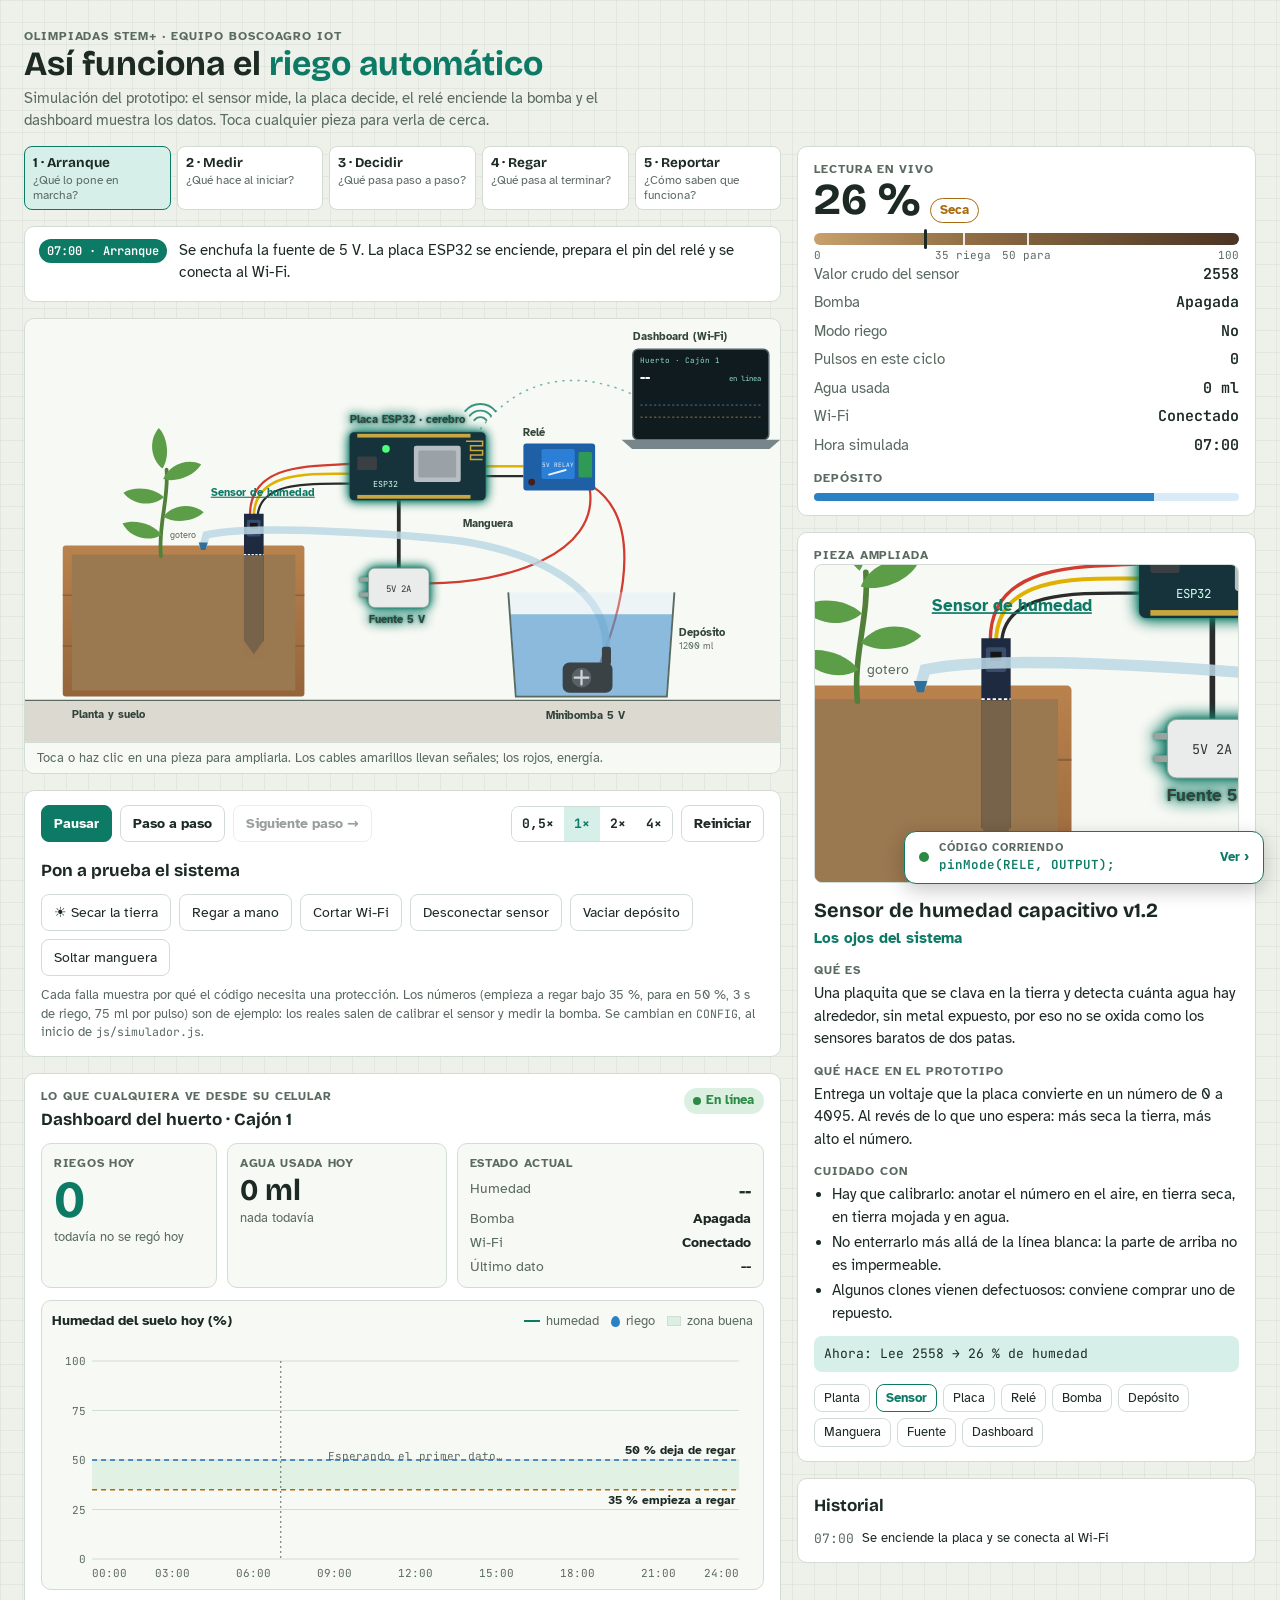
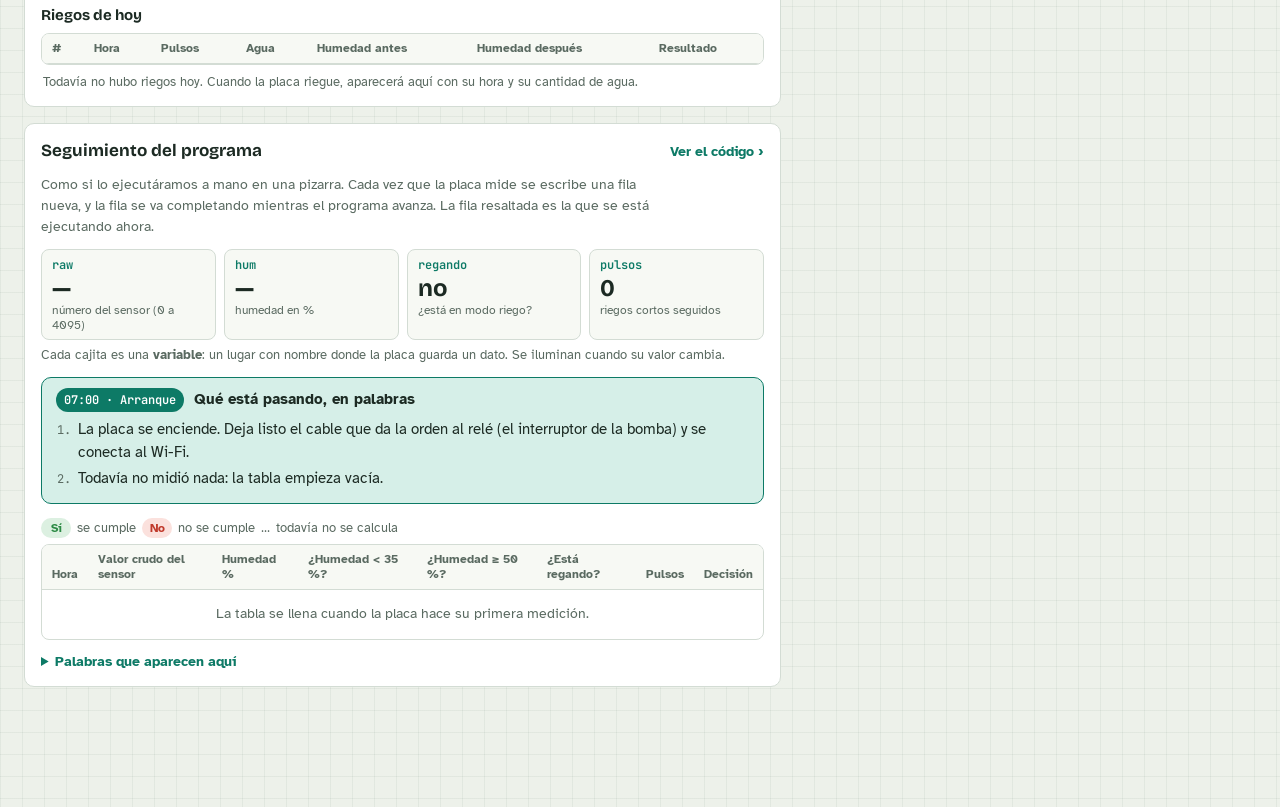
==== commit 20143ffd: "feat:prototype improvement starts" ====
--- a/index.html
+++ b/index.html
@@ -256,14 +256,12 @@
         <p class="empty" id="riegoEmpty">Todavía no hubo riegos hoy. Cuando la placa riegue, aparecerá aquí con su hora y su cantidad de agua.</p>
       </section>
 
-      <div class="panel">
-        <h2>El programa que corre en la placa</h2>
-        <pre class="code" id="code" aria-label="Código del programa"></pre>
-      </div>
-
       <!-- SEGUIMIENTO DEL PROGRAMA -->
       <section class="panel trace-panel" id="trace" aria-labelledby="traceTitle">
-        <h2 id="traceTitle">Seguimiento del programa</h2>
+        <div class="trace-head">
+          <h2 id="traceTitle">Seguimiento del programa</h2>
+          <button class="link-btn" id="traceCode" aria-controls="codeDrawer" aria-expanded="false">Ver el código ›</button>
+        </div>
         <p class="lead">Como si lo ejecutáramos a mano en una pizarra. Cada vez que la placa mide se escribe una fila nueva, y la fila se va completando mientras el programa avanza. La fila resaltada es la que se está ejecutando ahora.</p>
 
         <div class="vars" aria-label="Cajitas de la memoria">
@@ -354,6 +352,26 @@
   </div>
 </div>
 
+<!-- CÓDIGO CORRIENDO: botón en la esquina y panel lateral -->
+<button class="code-fab" id="codeFab" aria-controls="codeDrawer" aria-expanded="false" title="Ver el programa completo">
+  <span class="fab-dot" aria-hidden="true"></span>
+  <span class="fab-txt"><small>Código corriendo</small><code id="fabLine">void setup() {</code></span>
+  <span class="fab-open">Ver ›</span>
+</button>
+<aside class="drawer" id="codeDrawer" aria-labelledby="codeTitle" aria-hidden="true">
+  <div class="drawer-head">
+    <div>
+      <div class="eyebrow">Código corriendo</div>
+      <h2 id="codeTitle">El programa que corre en la placa</h2>
+    </div>
+    <button class="drawer-close" id="codeClose" aria-label="Cerrar el código">✕</button>
+  </div>
+  <div class="drawer-body" id="drawerBody">
+    <p class="drawer-note">La línea resaltada es la que la placa está ejecutando ahora. En rojo, cuando salta una alerta.</p>
+    <pre class="code" id="code" aria-label="Código del programa"></pre>
+  </div>
+</aside>
+
 <script src="js/simulador.js"></script>
 </body>
 </html>
--- a/css/estilos.css
+++ b/css/estilos.css
@@ -242,6 +242,39 @@
 .glossary dd{margin:0;color:var(--muted)}
 @media (max-width:520px){.glossary dl{grid-template-columns:minmax(0,1fr)}.glossary dd{margin-bottom:6px}}
 .trace td.dec{min-width:160px}
+.trace-head{display:flex;flex-wrap:wrap;justify-content:space-between;align-items:baseline;gap:4px 12px;margin-bottom:10px}
+.trace-head h2{margin:0}
+.link-btn{border:0;background:none;padding:2px 0;color:var(--accent);font-size:14px}
+.link-btn:hover{text-decoration:underline}
+
+/* ---------- Código corriendo: botón en la esquina + panel lateral ---------- */
+body{padding-bottom:72px}
+.code-fab{position:fixed;right:16px;bottom:16px;z-index:40;display:flex;align-items:center;gap:10px;
+  width:min(360px,calc(100vw - 32px));padding:8px 14px;border-radius:12px;text-align:left;
+  background:var(--surface);border:1.5px solid var(--accent);box-shadow:0 6px 20px rgba(0,0,0,.22)}
+.code-fab:hover{border-color:var(--accent);background:var(--accent-soft)}
+.fab-dot{flex:none;width:10px;height:10px;border-radius:50%;background:var(--ok);animation:fabPulse 1.4s ease-in-out infinite}
+@keyframes fabPulse{0%,100%{opacity:1}50%{opacity:.3}}
+.fab-txt{display:flex;flex-direction:column;min-width:0;flex:1}
+.fab-txt small{font-size:11px;letter-spacing:.07em;text-transform:uppercase;color:var(--muted);font-weight:700}
+.fab-txt code{font-family:var(--f-mono);font-size:12.5px;font-weight:600;color:var(--accent);white-space:nowrap;overflow:hidden;text-overflow:ellipsis}
+.fab-open{flex:none;font-size:13px;color:var(--accent)}
+.code-fab.alert{border-color:var(--alert)}
+.code-fab.alert .fab-dot{background:var(--alert)}
+.code-fab.alert .fab-txt code,.code-fab.alert .fab-open{color:var(--alert)}
+.code-open .code-fab{display:none}
+.drawer pre.code span{white-space:pre-wrap;overflow-wrap:anywhere;padding-left:calc(12px + 4ch);text-indent:-4ch}
+@media (max-width:620px){ .drawer pre.code{font-size:12px} }
+.drawer{position:fixed;top:0;right:0;bottom:0;z-index:50;width:min(620px,100vw);display:flex;flex-direction:column;
+  background:var(--surface);border-left:1px solid var(--line);box-shadow:-10px 0 28px rgba(0,0,0,.2);
+  transform:translateX(100%);visibility:hidden;transition:transform .25s ease,visibility 0s linear .25s}
+.drawer.open{transform:none;visibility:visible;transition:transform .25s ease}
+.drawer-head{display:flex;justify-content:space-between;align-items:flex-start;gap:12px;padding:14px 16px 8px;border-bottom:1px solid var(--line)}
+.drawer-head h2{margin:2px 0 0}
+.drawer-close{flex:none;width:36px;height:36px;padding:0;font-size:16px;line-height:1}
+.drawer-body{flex:1;overflow:auto;padding:10px 16px 20px}
+.drawer-note{font-size:12.5px;color:var(--muted);margin:0 0 8px}
+@media (prefers-reduced-motion: reduce){ .drawer,.drawer.open{transition:none} .fab-dot{animation:none} }
 .note code{font-family:var(--f-mono);font-size:.92em}
 
 /* Celular: cada fila de tabla se vuelve una tarjeta con etiquetas */
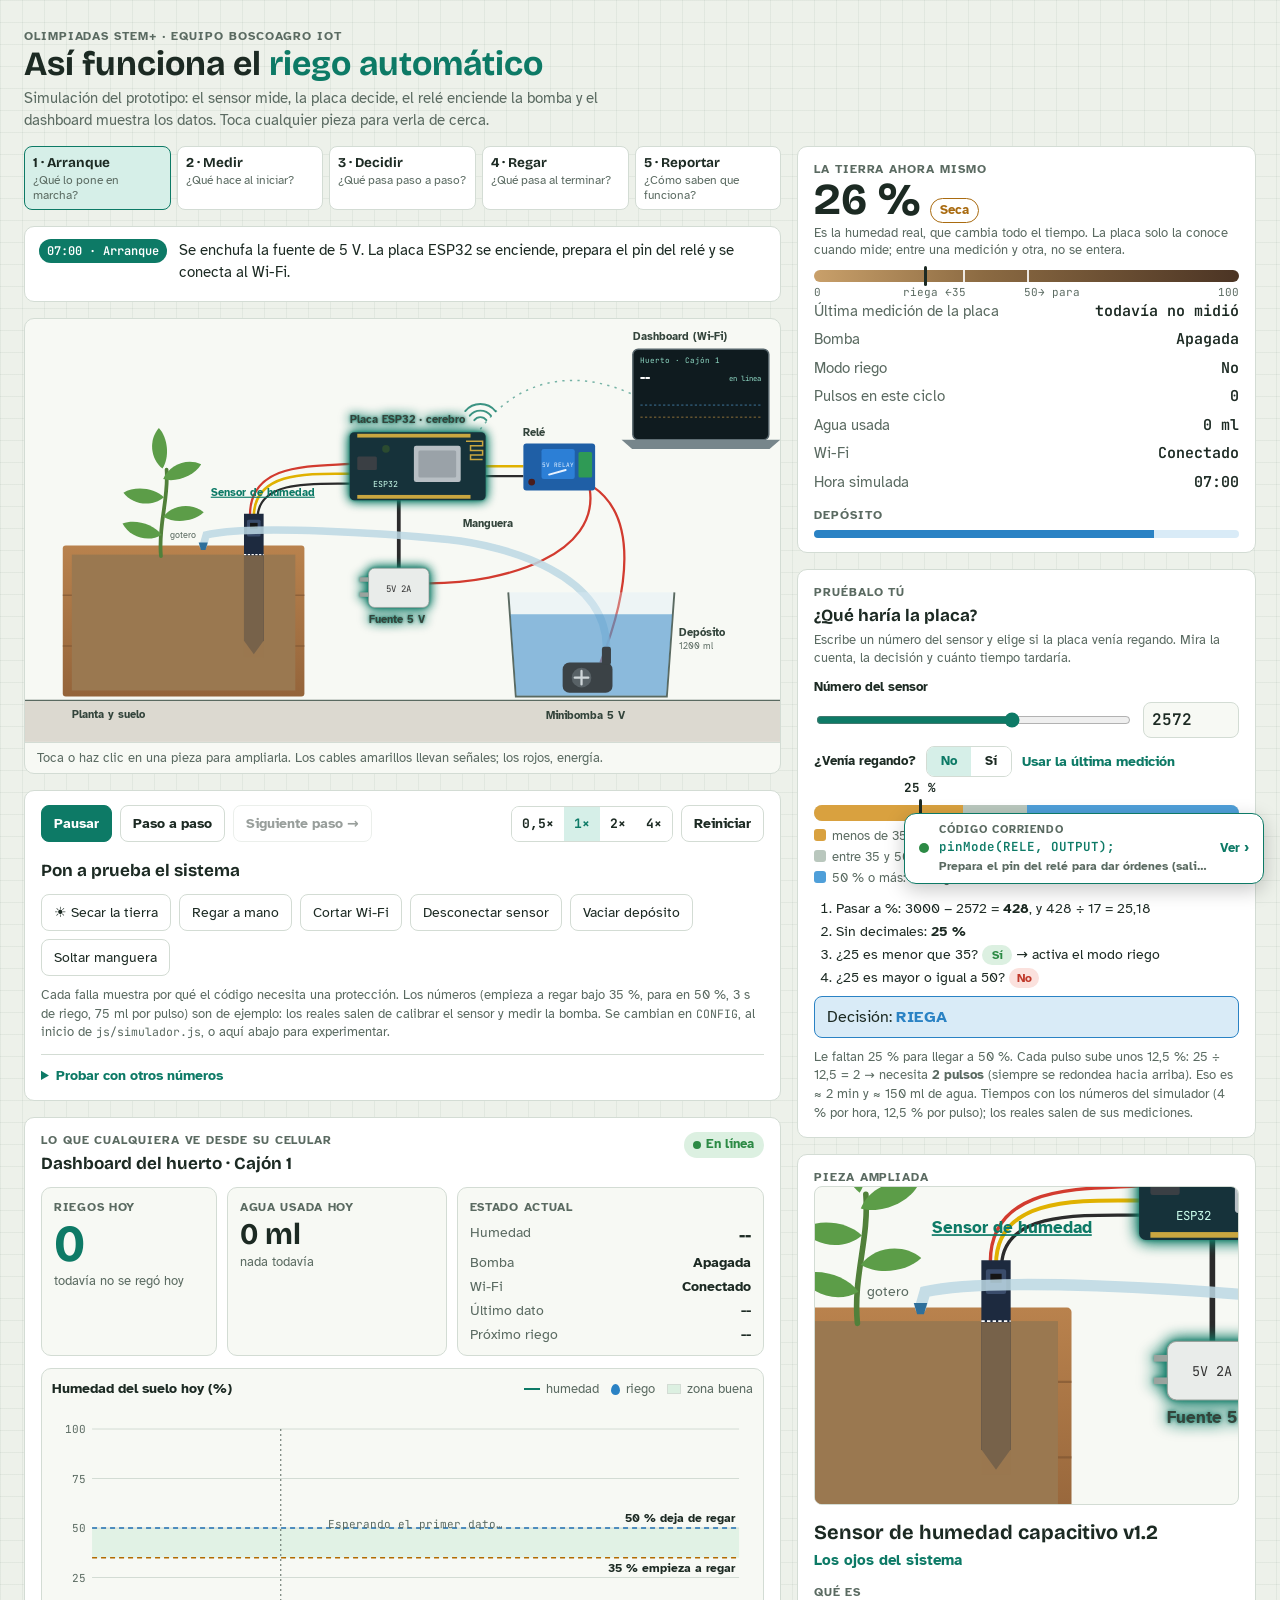
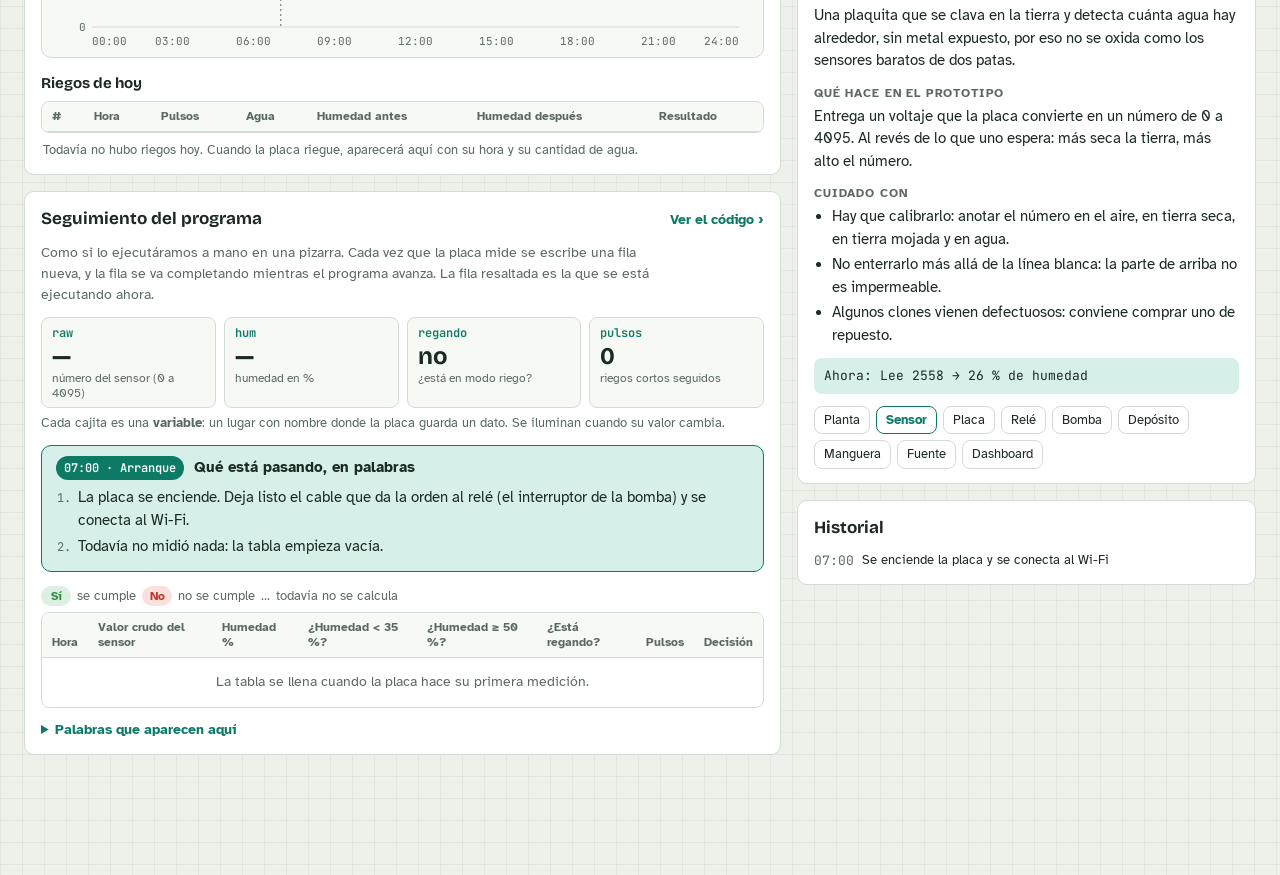
==== commit 8ba1463a: "feat:prototype improvement starts  BOSCOAGROIoT" ====
--- a/index.html
+++ b/index.html
@@ -20,6 +20,7 @@
       <p class="sub">Simulación del prototipo: el sensor mide, la placa decide, el relé enciende la bomba y el dashboard muestra los datos. Toca cualquier pieza para verla de cerca.</p>
     </div>
   </header>
+  <p class="custom-banner" id="customBanner" hidden></p>
 
   <div class="grid">
     <div class="col">
@@ -197,7 +198,14 @@
           <button id="tTank" aria-pressed="false">Vaciar depósito</button>
           <button id="tHose" aria-pressed="false">Soltar manguera</button>
         </div>
-        <p class="note">Cada falla muestra por qué el código necesita una protección. Los números (empieza a regar bajo <span data-cfg="UMBRAL_RIEGO">35</span> %, para en <span data-cfg="UMBRAL_PARADA">50</span> %, <span data-cfg="SEG_PULSO">3</span> s de riego, <span data-cfg="ML_PULSO">75</span> ml por pulso) son de ejemplo: los reales salen de calibrar el sensor y medir la bomba. Se cambian en <code>CONFIG</code>, al inicio de <code>js/simulador.js</code>.</p>
+        <p class="note">Cada falla muestra por qué el código necesita una protección. Los números (empieza a regar bajo <span data-cfg="UMBRAL_RIEGO">35</span> %, para en <span data-cfg="UMBRAL_PARADA">50</span> %, <span data-cfg="SEG_PULSO">3</span> s de riego, <span data-cfg="ML_PULSO">75</span> ml por pulso) son de ejemplo: los reales salen de calibrar el sensor y medir la bomba. Se cambian en <code>CONFIG</code>, al inicio de <code>js/simulador.js</code>, o aquí abajo para experimentar.</p>
+        <details class="tune" id="tune">
+          <summary>Probar con otros números</summary>
+          <p class="mini-note">Cambia un número y presiona <b>Aplicar</b>: la simulación empieza de nuevo con tus números. Sirve para responder preguntas como «¿qué pasa si empieza a regar en 40 %?» o «¿y en un día de mucho sol?».</p>
+          <div class="tune-grid" id="tuneGrid"></div>
+          <p class="tune-err" id="tuneErr" role="alert" hidden></p>
+          <div class="tune-btns"><button class="primary" id="tuneApply">Aplicar</button><button id="tuneReset">Volver a los de ejemplo</button></div>
+        </details>
       </div>
 
       <!-- DASHBOARD GRANDE -->
@@ -230,6 +238,7 @@
               <dt>Bomba</dt><dd id="sPump">Apagada</dd>
               <dt>Wi-Fi</dt><dd id="sWifi">Conectado</dd>
               <dt>Último dato</dt><dd id="sLast">--</dd>
+              <dt title="Estimado con cuánto bajó la humedad en las últimas horas">Próximo riego</dt><dd id="sNext">--</dd>
             </dl>
           </div>
         </div>
@@ -310,18 +319,19 @@
 
     <div class="col">
       <div class="panel">
-        <div class="eyebrow">Lectura en vivo</div>
+        <div class="eyebrow">La tierra ahora mismo</div>
         <div class="big"><span class="v" id="rHum">26 %</span><span class="pill" id="rState">Seca</span></div>
+        <p class="mini-note">Es la humedad real, que cambia todo el tiempo. La placa solo la conoce cuando mide; entre una medición y otra, no se entera.</p>
         <div class="meter" aria-hidden="true">
           <span class="mark" style="left:35%" data-cfg-left="UMBRAL_RIEGO"></span><span class="mark" style="left:50%" data-cfg-left="UMBRAL_PARADA"></span>
           <span class="needle" id="needle" style="left:26%"></span>
           <span class="tick" style="left:0%;transform:none">0</span>
-          <span class="tick" style="left:35%" data-cfg-left="UMBRAL_RIEGO"><span data-cfg="UMBRAL_RIEGO">35</span> riega</span>
-          <span class="tick" style="left:50%" data-cfg-left="UMBRAL_PARADA"><span data-cfg="UMBRAL_PARADA">50</span> para</span>
+          <span class="tick tick-u" style="left:35%" data-cfg-left="UMBRAL_RIEGO">riega ←<span data-cfg="UMBRAL_RIEGO">35</span></span>
+          <span class="tick tick-p" style="left:50%" data-cfg-left="UMBRAL_PARADA"><span data-cfg="UMBRAL_PARADA">50</span>→ para</span>
           <span class="tick" style="left:100%;transform:translateX(-100%)">100</span>
         </div>
         <dl class="kv">
-          <dt>Valor crudo del sensor</dt><dd id="rRaw">2558</dd>
+          <dt>Última medición de la placa</dt><dd id="rRaw">todavía no midió</dd>
           <dt>Bomba</dt><dd id="rPump">Apagada</dd>
           <dt>Modo riego</dt><dd id="rMode">No</dd>
           <dt>Pulsos en este ciclo</dt><dd id="rPulses">0</dd>
@@ -331,6 +341,37 @@
         </dl>
         <div style="margin-top:10px"><span class="eyebrow">Depósito</span><div class="tank"><i id="rTank" style="width:80%"></i></div></div>
       </div>
+
+      <!-- CALCULADORA: ¿QUÉ HARÍA LA PLACA? -->
+      <section class="panel calc" id="calc" aria-labelledby="calcTitle">
+        <div class="eyebrow">Pruébalo tú</div>
+        <h2 id="calcTitle">¿Qué haría la placa?</h2>
+        <p class="mini-note">Escribe un número del sensor y elige si la placa venía regando. Mira la cuenta, la decisión y cuánto tiempo tardaría.</p>
+        <label class="calc-lbl" for="cRaw">Número del sensor</label>
+        <div class="calc-row">
+          <input type="range" id="cRawR" min="1000" max="3500" step="1" aria-label="Número del sensor (deslizar)">
+          <input type="number" id="cRaw" min="0" max="4095" step="1" inputmode="numeric">
+        </div>
+        <div class="calc-row calc-row2">
+          <span class="calc-lbl">¿Venía regando?</span>
+          <div class="seg" role="group" aria-label="¿Venía regando?">
+            <button id="cWasNo" class="on" aria-pressed="true">No</button><button id="cWasYes" aria-pressed="false">Sí</button>
+          </div>
+          <button class="link-btn" id="cUseLive">Usar la última medición</button>
+        </div>
+        <div class="zbar" aria-hidden="true">
+          <i class="z z-seca" id="zSeca"></i><i class="z z-medio" id="zMedio"></i><i class="z z-bien" id="zBien"></i>
+          <span class="zmark" id="zMark"><b id="zVal">25 %</b></span>
+        </div>
+        <ul class="zlegend">
+          <li><i class="z-seca"></i>menos de <span data-cfg="UMBRAL_RIEGO">35</span> %: empieza a regar</li>
+          <li><i class="z-medio"></i>entre <span data-cfg="UMBRAL_RIEGO">35</span> y <span data-cfg="UMBRAL_PARADA">50</span> %: sigue como venía</li>
+          <li><i class="z-bien"></i><span data-cfg="UMBRAL_PARADA">50</span> % o más: no riega</li>
+        </ul>
+        <ol class="calc-steps" id="cSteps"></ol>
+        <div class="calc-out" id="cOut"></div>
+        <p class="note" id="cNote"></p>
+      </section>
 
       <div class="panel detail" id="detail">
         <div class="eyebrow">Pieza ampliada</div>
@@ -355,7 +396,7 @@
 <!-- CÓDIGO CORRIENDO: botón en la esquina y panel lateral -->
 <button class="code-fab" id="codeFab" aria-controls="codeDrawer" aria-expanded="false" title="Ver el programa completo">
   <span class="fab-dot" aria-hidden="true"></span>
-  <span class="fab-txt"><small>Código corriendo</small><code id="fabLine">void setup() {</code></span>
+  <span class="fab-txt"><small>Código corriendo</small><code id="fabLine">void setup() {</code><span class="fab-es" id="fabEs"></span></span>
   <span class="fab-open">Ver ›</span>
 </button>
 <aside class="drawer" id="codeDrawer" aria-labelledby="codeTitle" aria-hidden="true">
@@ -368,6 +409,7 @@
   </div>
   <div class="drawer-body" id="drawerBody">
     <p class="drawer-note">La línea resaltada es la que la placa está ejecutando ahora. En rojo, cuando salta una alerta.</p>
+    <label class="switch"><input type="checkbox" id="codeEs" checked> Explicar cada línea en español</label>
     <pre class="code" id="code" aria-label="Código del programa"></pre>
   </div>
 </aside>
--- a/css/estilos.css
+++ b/css/estilos.css
@@ -95,6 +95,8 @@
 .meter{position:relative;height:12px;border-radius:6px;background:linear-gradient(90deg,#c9a06a,#8b6a42 40%,#4b3424);margin:10px 0 18px}
 .meter .needle{position:absolute;top:-4px;width:3px;height:20px;background:var(--ink);border-radius:2px;transform:translateX(-1px);transition:left .2s}
 .meter .tick{position:absolute;top:14px;font-size:11px;color:var(--muted);transform:translateX(-50%);font-family:var(--f-mono)}
+.meter .tick-u{transform:translateX(calc(-100% + 3px));white-space:nowrap}
+.meter .tick-p{transform:translateX(-3px);white-space:nowrap}
 .meter .mark{position:absolute;top:0;bottom:0;width:2px;background:var(--surface);opacity:.85}
 dl.kv{display:grid;grid-template-columns:auto minmax(0,1fr);gap:6px 14px;margin:0}
 dl.kv dt{color:var(--muted)}
@@ -275,6 +277,66 @@
 .drawer-body{flex:1;overflow:auto;padding:10px 16px 20px}
 .drawer-note{font-size:12.5px;color:var(--muted);margin:0 0 8px}
 @media (prefers-reduced-motion: reduce){ .drawer,.drawer.open{transition:none} .fab-dot{animation:none} }
+.fab-es{font-size:12px;color:var(--muted);white-space:nowrap;overflow:hidden;text-overflow:ellipsis}
+.fab-es:empty{display:none}
+
+/* Traducción de cada línea del código */
+pre.code small.es{display:none}
+pre.code.show-es small.es{display:block;text-indent:0;white-space:normal;font-family:var(--f-body);font-size:12.5px;line-height:1.4;color:var(--muted);padding:0 0 6px}
+pre.code.show-es span.on small.es{color:var(--ink)}
+pre.code.show-es span.badl small.es{color:var(--alert)}
+.switch{display:inline-flex;align-items:center;gap:8px;font-size:13.5px;font-weight:700;margin:0 0 10px;cursor:pointer}
+.switch input{width:18px;height:18px;accent-color:var(--accent)}
+
+/* Textos de ayuda cortos */
+.mini-note{font-size:12.5px;color:var(--muted);margin:2px 0 8px;line-height:1.4}
+
+/* Calculadora */
+.calc h2{margin:2px 0 4px}
+.calc-lbl{font-size:13px;font-weight:700}
+.calc-row{display:flex;align-items:center;gap:10px;margin:4px 0 8px;flex-wrap:wrap}
+.calc-row input[type=range]{flex:1 1 140px;min-width:0;accent-color:var(--accent)}
+.calc-row input[type=number]{width:96px;font:inherit;font-family:var(--f-mono);font-size:16px;font-weight:600;padding:5px 8px;border:1px solid var(--line);border-radius:8px;background:var(--scene);color:var(--ink)}
+.calc-row2 .seg button{font-family:var(--f-body);font-size:13px;padding:5px 14px}
+.zbar{position:relative;height:16px;border-radius:8px;overflow:visible;margin:28px 0 6px;background:var(--line)}
+.zbar .z{position:absolute;top:0;bottom:0;left:0}
+.z-seca{background:#d9a13f}
+.z-medio{background:#b9c7bd}
+.z-bien{background:#4f9fd9}
+.zbar .z-seca{border-radius:8px 0 0 8px}
+.zbar .z-bien{border-radius:0 8px 8px 0}
+.zmark{position:absolute;top:-6px;bottom:-6px;width:3px;margin-left:-1.5px;background:var(--ink);border-radius:2px}
+.zmark[hidden]{display:none}
+.zmark b{position:absolute;bottom:100%;left:50%;transform:translateX(-50%);margin-bottom:2px;font-family:var(--f-mono);font-size:12.5px;white-space:nowrap}
+.zlegend{list-style:none;margin:0 0 10px;padding:0;font-size:12.5px;color:var(--muted);display:flex;flex-direction:column;gap:2px}
+.zlegend i{display:inline-block;width:12px;height:12px;border-radius:3px;margin-right:6px;vertical-align:-1px}
+.calc-steps{margin:0 0 8px;padding-left:22px;font-size:14px;line-height:1.5}
+.calc-steps li{margin:2px 0}
+.calc-out{font-size:16px;padding:8px 12px;border-radius:8px;border:1.5px solid var(--line);background:var(--scene)}
+.calc-out b{text-transform:uppercase;letter-spacing:.03em}
+.calc-out.riega{border-color:var(--water);background:var(--water-soft)}
+.calc-out.riega b{color:var(--water)}
+.calc-out.para{border-color:var(--ok);background:var(--ok-soft)}
+.calc-out.para b{color:var(--ok)}
+.calc-out.alert{border-color:var(--alert);background:var(--alert-soft)}
+.calc-out.alert b{color:var(--alert)}
+
+/* Probar con otros números */
+.tune{margin-top:12px;border-top:1px solid var(--line);padding-top:10px}
+.tune summary{cursor:pointer;font-weight:700;color:var(--accent);font-size:14px}
+.tune[open] summary{margin-bottom:6px}
+.tune-grid{display:grid;grid-template-columns:repeat(auto-fill,minmax(190px,1fr));gap:10px;margin:6px 0 10px}
+.tune-f{display:flex;flex-direction:column;gap:3px;font-size:13px;min-width:0}
+.tune-f > span:first-child{font-weight:700}
+.tin{display:flex;align-items:center;gap:6px}
+.tin input{width:100%;min-width:0;font:inherit;font-family:var(--f-mono);font-weight:600;padding:5px 8px;border:1px solid var(--line);border-radius:8px;background:var(--scene);color:var(--ink)}
+.tin i{font-style:normal;color:var(--muted);font-family:var(--f-mono)}
+.tune-f small{color:var(--muted);font-size:11.5px}
+.tune-err{margin:0 0 8px;padding:6px 10px;border-radius:8px;background:var(--alert-soft);border:1px solid var(--alert);color:var(--ink);font-size:13px}
+.tune-err[hidden]{display:none}
+.tune-btns{display:flex;flex-wrap:wrap;gap:8px}
+.custom-banner{margin:0 0 12px;padding:8px 12px;border-radius:8px;border:1.5px solid var(--warn);background:var(--alert-soft);font-size:13.5px}
+.custom-banner[hidden]{display:none}
 .note code{font-family:var(--f-mono);font-size:.92em}
 
 /* Celular: cada fila de tabla se vuelve una tarjeta con etiquetas */
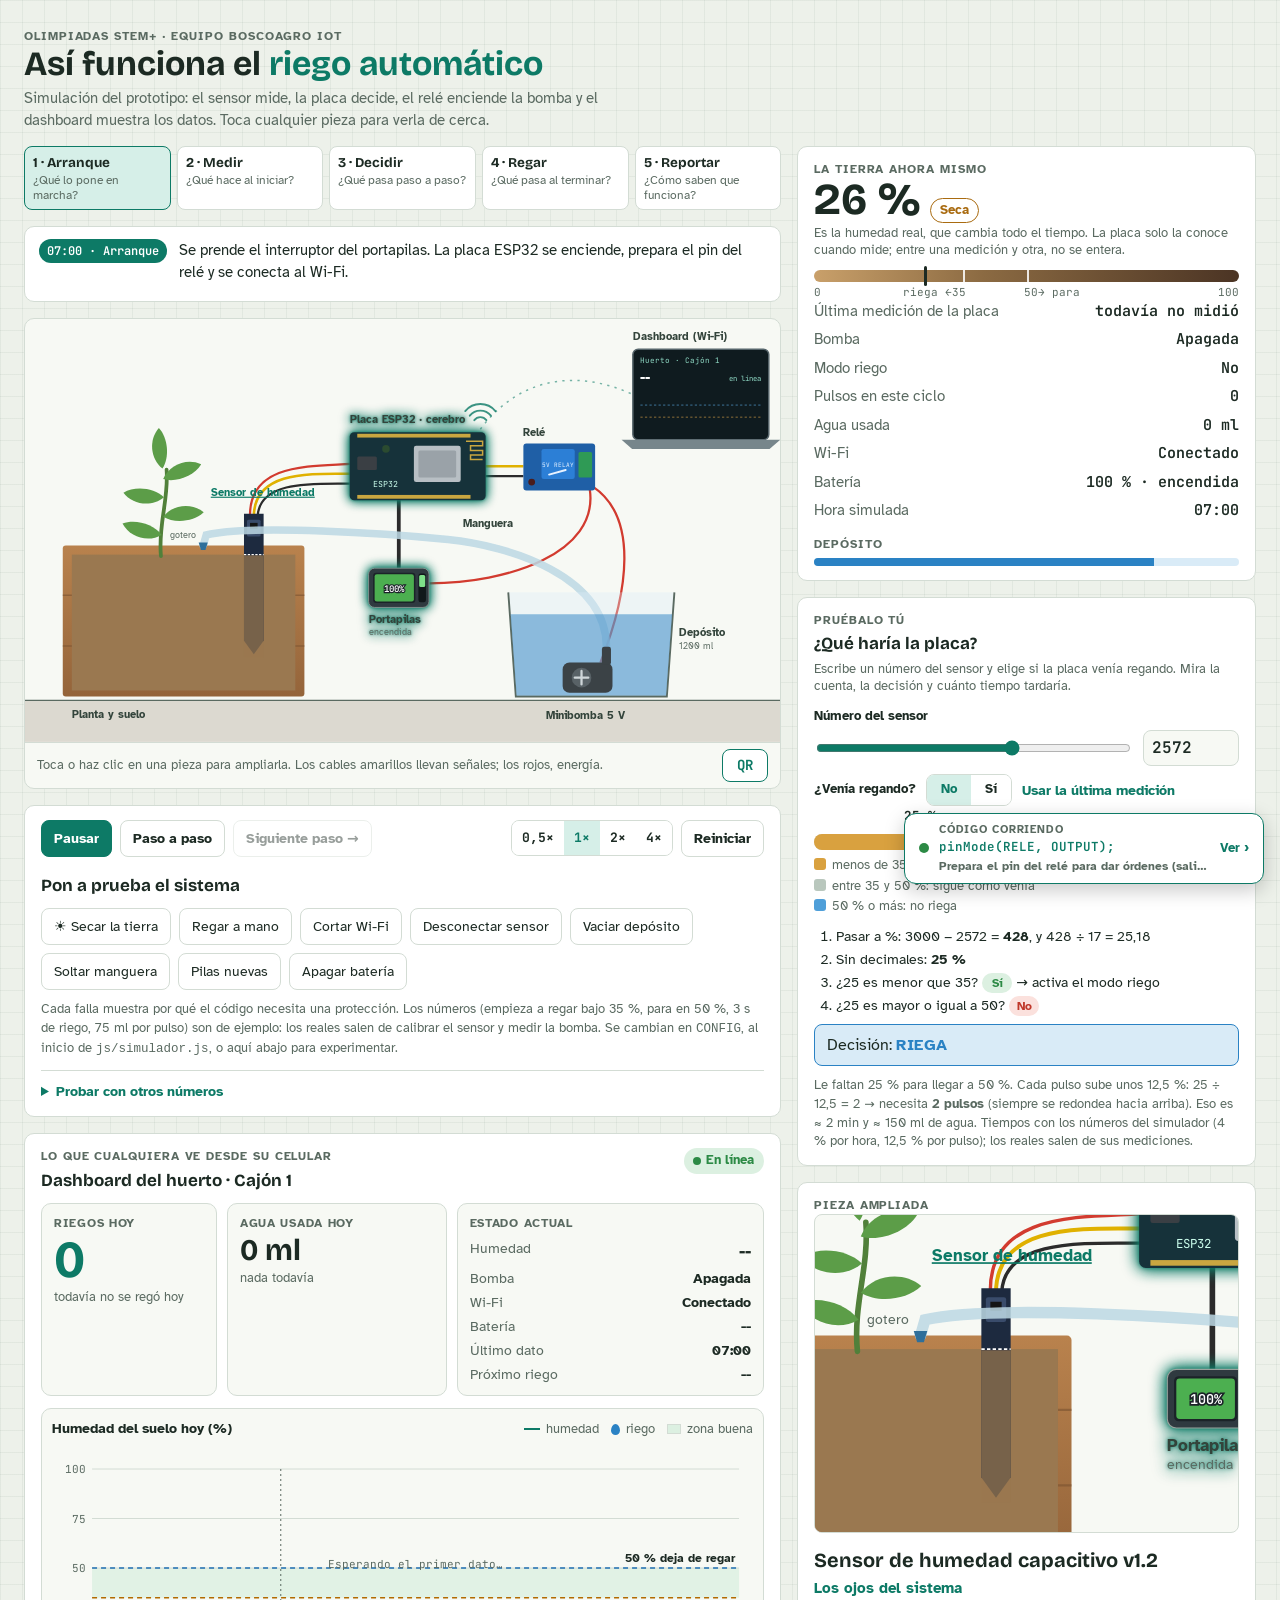
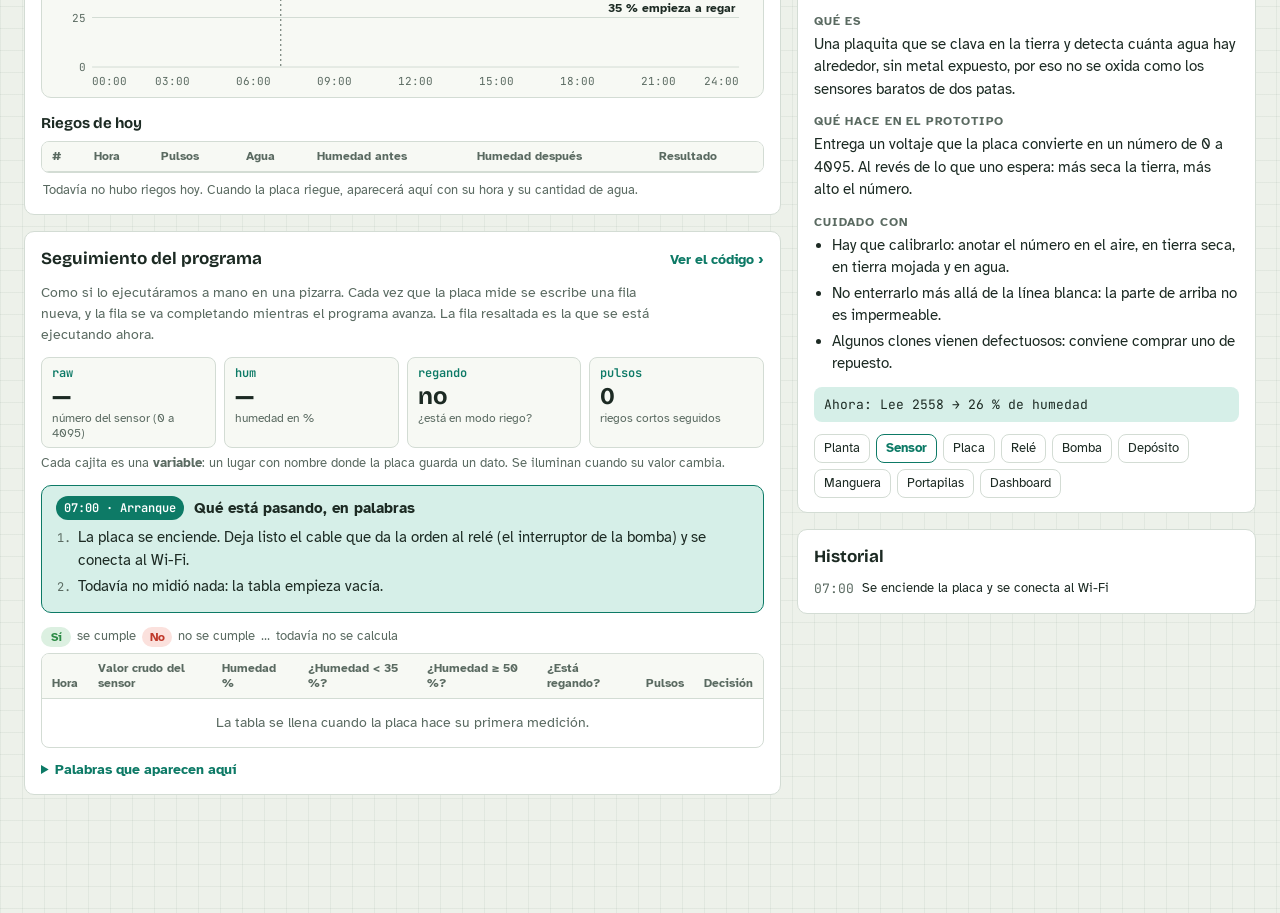
==== commit bfab3034: "feat: PROTOTYPE SIMULATION" ====
--- a/index.html
+++ b/index.html
@@ -115,13 +115,18 @@
               <text class="label" x="660" y="155">Relé</text>
             </g>
 
-            <!-- FUENTE -->
-            <g class="comp" id="c-fuente" data-id="fuente" tabindex="0" role="button" aria-label="Fuente de 5 voltios">
-              <rect x="455" y="330" width="80" height="52" rx="8" fill="#e9ecea" stroke="#9aa39e"/>
-              <rect x="443" y="342" width="12" height="6" fill="#9aa39e"/><rect x="443" y="362" width="12" height="6" fill="#9aa39e"/>
-              <text x="495" y="361" font-family="JetBrains Mono, monospace" font-size="12" fill="#333" text-anchor="middle">5V 2A</text>
-              <text class="label" x="455" y="402">Fuente 5 V</text>
-            </g>
+            <!-- BATERÍA CON INTERRUPTOR -->
+            <g class="comp" id="c-fuente" data-id="fuente" tabindex="0" role="button" aria-label="Portapilas (batería) con interruptor">
+              <rect x="455" y="330" width="80" height="52" rx="8" fill="#2f3a40" stroke="#9aa39e"/>
+              <rect x="461" y="336" width="56" height="40" rx="4" fill="#1b2328"/>
+              <rect id="bat-fill" x="463" y="338" width="38" height="36" rx="3" fill="#4caf50"/>
+              <text id="batLbl" x="489" y="361" font-family="JetBrains Mono, monospace" font-size="12" font-weight="600" fill="#fff" text-anchor="middle" paint-order="stroke" stroke="#1b2328" stroke-width="3">70%</text>
+              <rect x="521" y="337" width="10" height="38" rx="3" fill="#11181b"/>
+              <rect id="bat-sw" x="522" y="339" width="8" height="16" rx="2" fill="#7ee08a"/>
+              <text class="label" x="455" y="402">Portapilas</text>
+              <text class="label-s" x="455" y="418" id="batState">encendida</text>
+            </g>
+
 
             <!-- MANGUERA Y GOTERO -->
             <g class="comp" id="c-manguera" data-id="manguera" tabindex="0" role="button" aria-label="Manguera y gotero">
@@ -175,7 +180,7 @@
             <circle id="dot" r="6" fill="var(--accent)" stroke="var(--surface)" stroke-width="2" opacity="0"/>
           </g>
         </svg>
-        <div class="hint">Toca o haz clic en una pieza para ampliarla. Los cables amarillos llevan señales; los rojos, energía.</div>
+        <div class="hint"><span>Toca o haz clic en una pieza para ampliarla. Los cables amarillos llevan señales; los rojos, energía.</span><button class="qr-btn" id="qrOpen" aria-haspopup="dialog">QR</button></div>
       </div>
 
       <div class="panel">
@@ -197,6 +202,8 @@
           <button id="tSensor" aria-pressed="false">Desconectar sensor</button>
           <button id="tTank" aria-pressed="false">Vaciar depósito</button>
           <button id="tHose" aria-pressed="false">Soltar manguera</button>
+          <button id="tPilas">Pilas nuevas</button>
+          <button id="tBat" aria-pressed="false">Apagar batería</button>
         </div>
         <p class="note">Cada falla muestra por qué el código necesita una protección. Los números (empieza a regar bajo <span data-cfg="UMBRAL_RIEGO">35</span> %, para en <span data-cfg="UMBRAL_PARADA">50</span> %, <span data-cfg="SEG_PULSO">3</span> s de riego, <span data-cfg="ML_PULSO">75</span> ml por pulso) son de ejemplo: los reales salen de calibrar el sensor y medir la bomba. Se cambian en <code>CONFIG</code>, al inicio de <code>js/simulador.js</code>, o aquí abajo para experimentar.</p>
         <details class="tune" id="tune">
@@ -237,6 +244,7 @@
               <dt>Humedad</dt><dd><b id="sHum">--</b> <small id="sHumW"></small></dd>
               <dt>Bomba</dt><dd id="sPump">Apagada</dd>
               <dt>Wi-Fi</dt><dd id="sWifi">Conectado</dd>
+              <dt>Batería</dt><dd id="sBat">--</dd>
               <dt>Último dato</dt><dd id="sLast">--</dd>
               <dt title="Estimado con cuánto bajó la humedad en las últimas horas">Próximo riego</dt><dd id="sNext">--</dd>
             </dl>
@@ -263,6 +271,7 @@
           </table>
         </div>
         <p class="empty" id="riegoEmpty">Todavía no hubo riegos hoy. Cuando la placa riegue, aparecerá aquí con su hora y su cantidad de agua.</p>
+
       </section>
 
       <!-- SEGUIMIENTO DEL PROGRAMA -->
@@ -337,6 +346,7 @@
           <dt>Pulsos en este ciclo</dt><dd id="rPulses">0</dd>
           <dt>Agua usada</dt><dd id="rUsed">0 ml</dd>
           <dt>Wi-Fi</dt><dd id="rWifi">Conectado</dd>
+          <dt>Batería</dt><dd id="rBat">70 %</dd>
           <dt>Hora simulada</dt><dd id="rClock">07:00</dd>
         </dl>
         <div style="margin-top:10px"><span class="eyebrow">Depósito</span><div class="tank"><i id="rTank" style="width:80%"></i></div></div>
@@ -414,6 +424,15 @@
   </div>
 </aside>
 
+<!-- QR a pantalla completa (botón «QR» debajo del dibujo) -->
+<div class="qr-full" id="qrFull" role="dialog" aria-label="Código QR" hidden>
+  <button class="qr-x" id="qrClose" aria-label="Cerrar">✕</button>
+  <div class="qr-big" id="qrBig"></div>
+  <p class="qr-local" id="qrLocal" hidden></p>
+  <div class="qr-nav"><button id="qrPrev" aria-label="QR anterior">‹</button><span id="qrN">1 / 5</span><button id="qrNext" aria-label="Siguiente QR">›</button></div>
+</div>
+
+<script src="js/qr.js"></script>
 <script src="js/simulador.js"></script>
 </body>
 </html>
--- a/css/estilos.css
+++ b/css/estilos.css
@@ -337,28 +337,17 @@
 .tune-btns{display:flex;flex-wrap:wrap;gap:8px}
 .custom-banner{margin:0 0 12px;padding:8px 12px;border-radius:8px;border:1.5px solid var(--warn);background:var(--alert-soft);font-size:13.5px}
 .custom-banner[hidden]{display:none}
-.note code{font-family:var(--f-mono);font-size:.92em}
-
-/* Celular: cada fila de tabla se vuelve una tarjeta con etiquetas */
-@media (max-width:620px){
-  .tbl thead{display:none}
-  .tbl,.tbl tbody,.tbl tfoot,.tbl tr{display:block;width:100%}
-  .tbl tr{border-bottom:1px solid var(--line);padding:6px 0}
-  .tbl tbody tr:last-child{border-bottom:0}
-  .tbl td{display:flex;justify-content:space-between;align-items:center;gap:12px;border:0;padding:3px 12px;text-align:right}
-  .tbl td::before{content:attr(data-l);color:var(--muted);font-family:var(--f-body);font-size:12.5px;font-weight:700;text-align:left}
-  .tbl tr.now td:first-child{box-shadow:none}
-  .tbl tr.now{border-left:3px solid var(--accent);background:var(--accent-soft)}
-  .tbl tfoot tr{border-top:2px solid var(--line)}
-  .tbl tfoot td{border:0}
-  .tbl tfoot .foot-l,.tbl tfoot .foot-pad{display:none}
-  .trace td.dec{min-width:0;display:flex}
-  .trace td.dec b,.trace td.dec small{text-align:right}
-  .trace td.dec > b + small{margin-left:auto}
-  .trace td.dec{flex-wrap:wrap}
-  .trace td.dec::before{flex:1 1 auto}
-  .trace-wrap{max-height:460px}
-  .trace .empty-row{display:block;text-align:center}
-  .trace .empty-row::before{content:none}
-}
-@media (prefers-reduced-motion: reduce){ .var-box.chg{animation:none} }
+
+/* Botón «QR» debajo del dibujo y QR a pantalla completa */
+.hint{display:flex;align-items:center;justify-content:space-between;gap:10px}
+.qr-btn{flex:none;font-family:var(--f-mono);font-size:14px;font-weight:700;padding:5px 14px;border-color:var(--accent);color:var(--accent)}
+.qr-full{position:fixed;inset:0;z-index:60;background:#fff;display:flex;flex-direction:column;align-items:center;justify-content:center;gap:16px;padding:16px}
+.qr-full[hidden]{display:none}
+.qr-big{width:min(82vh,92vw);aspect-ratio:1}
+.qr-big svg{display:block;width:100%;height:100%}
+.qr-x{position:absolute;top:12px;right:12px;width:44px;height:44px;padding:0;font-size:20px;background:#fff;color:#16231d;border-color:#d3dcd4}
+.qr-nav{display:flex;align-items:center;gap:14px;color:#8a978f;font-family:var(--f-mono);font-size:13px}
+.qr-nav button{width:40px;height:36px;padding:0;font-size:22px;line-height:1;background:#fff;color:#16231d;border-color:#d3dcd4}
+.qr-local{margin:0;max-width:520px;text-align:center;font-size:14px;color:#b8410c}
+.qr-local[hidden]{display:none}
+.qr-open .code-fab{display:none}
